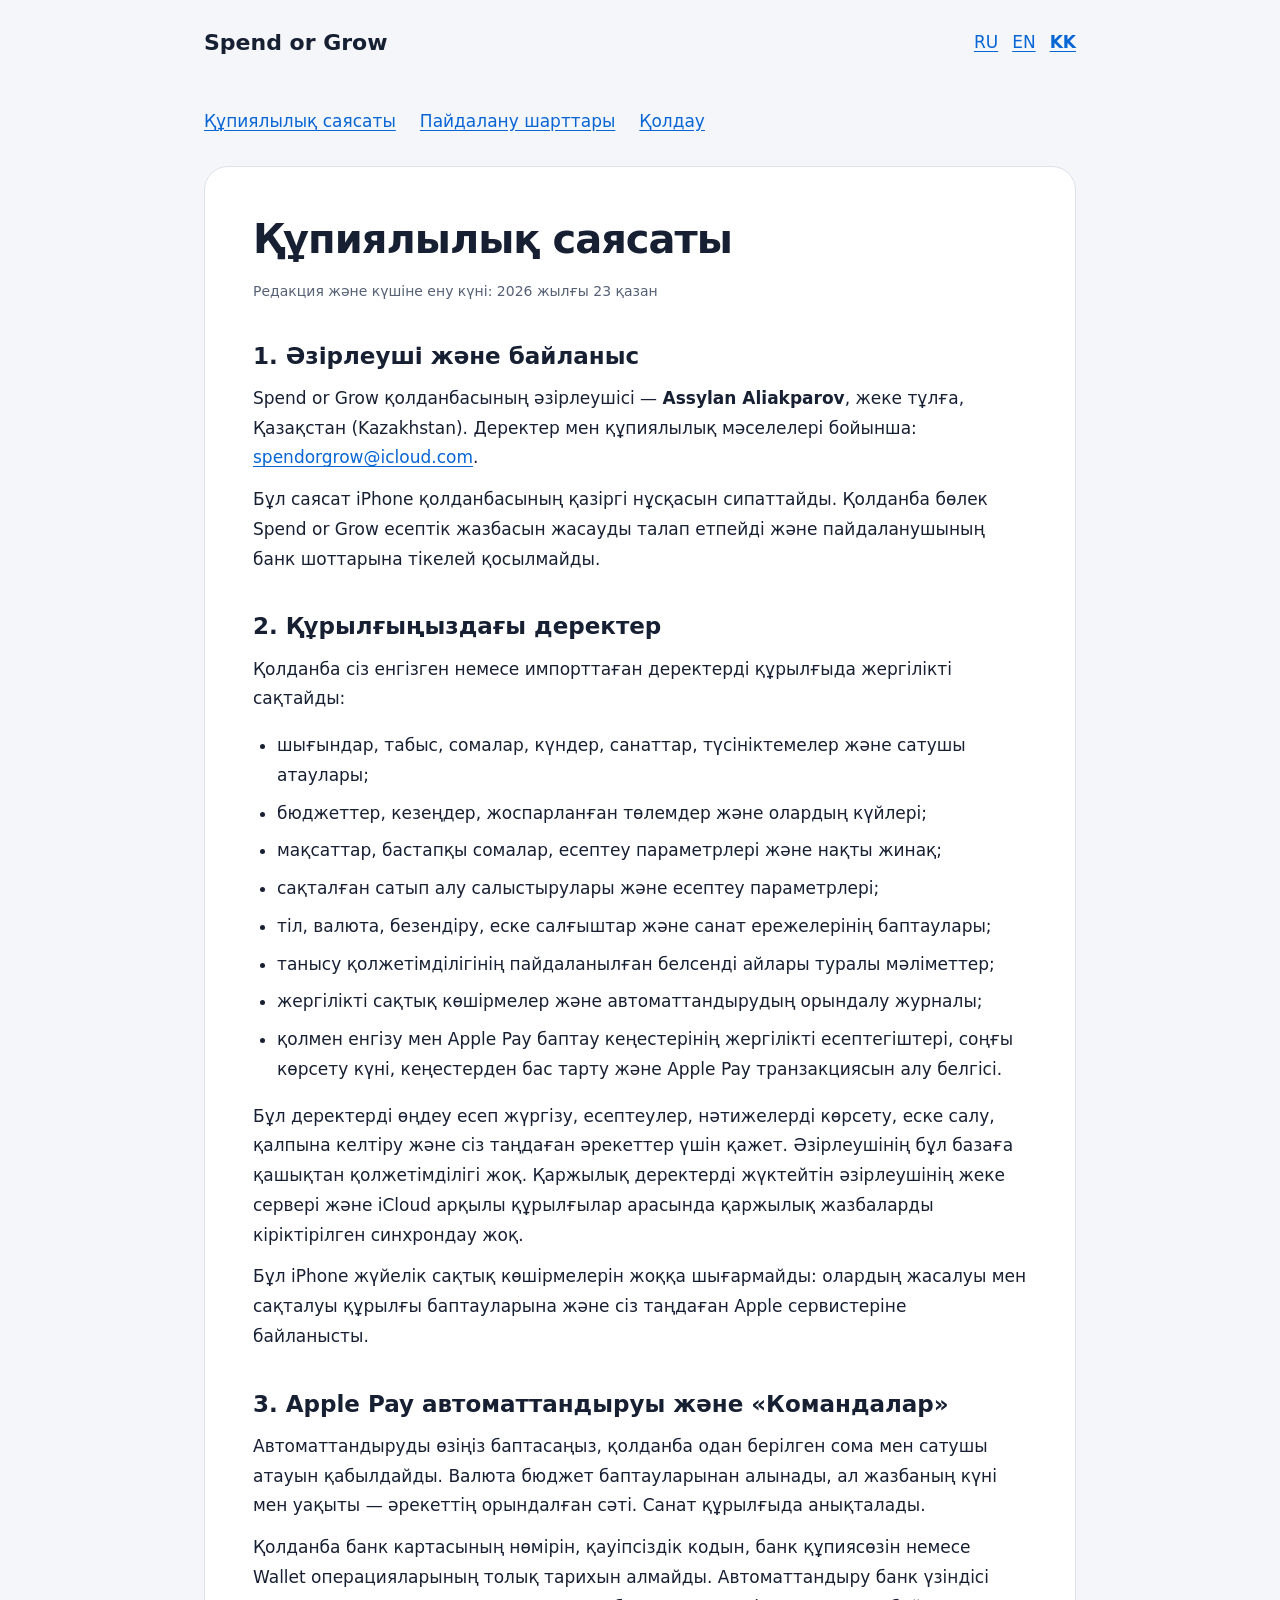
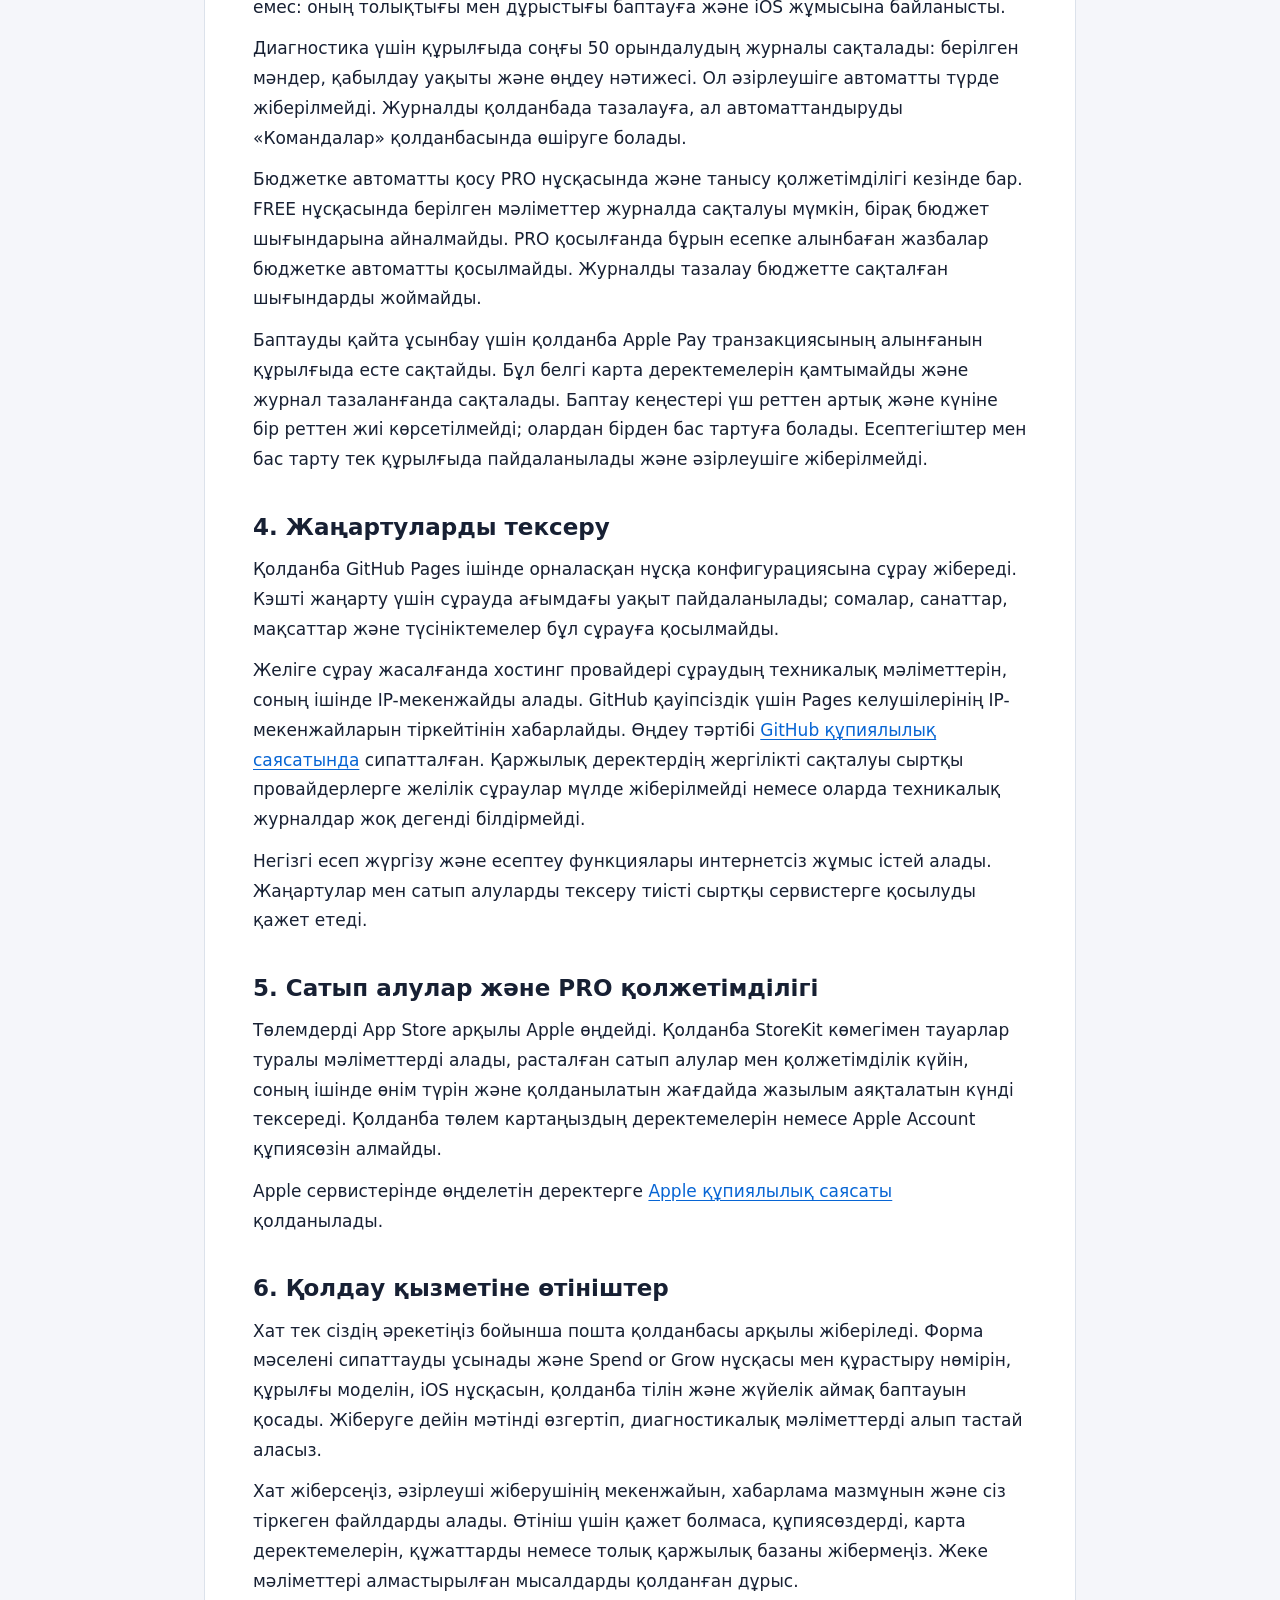
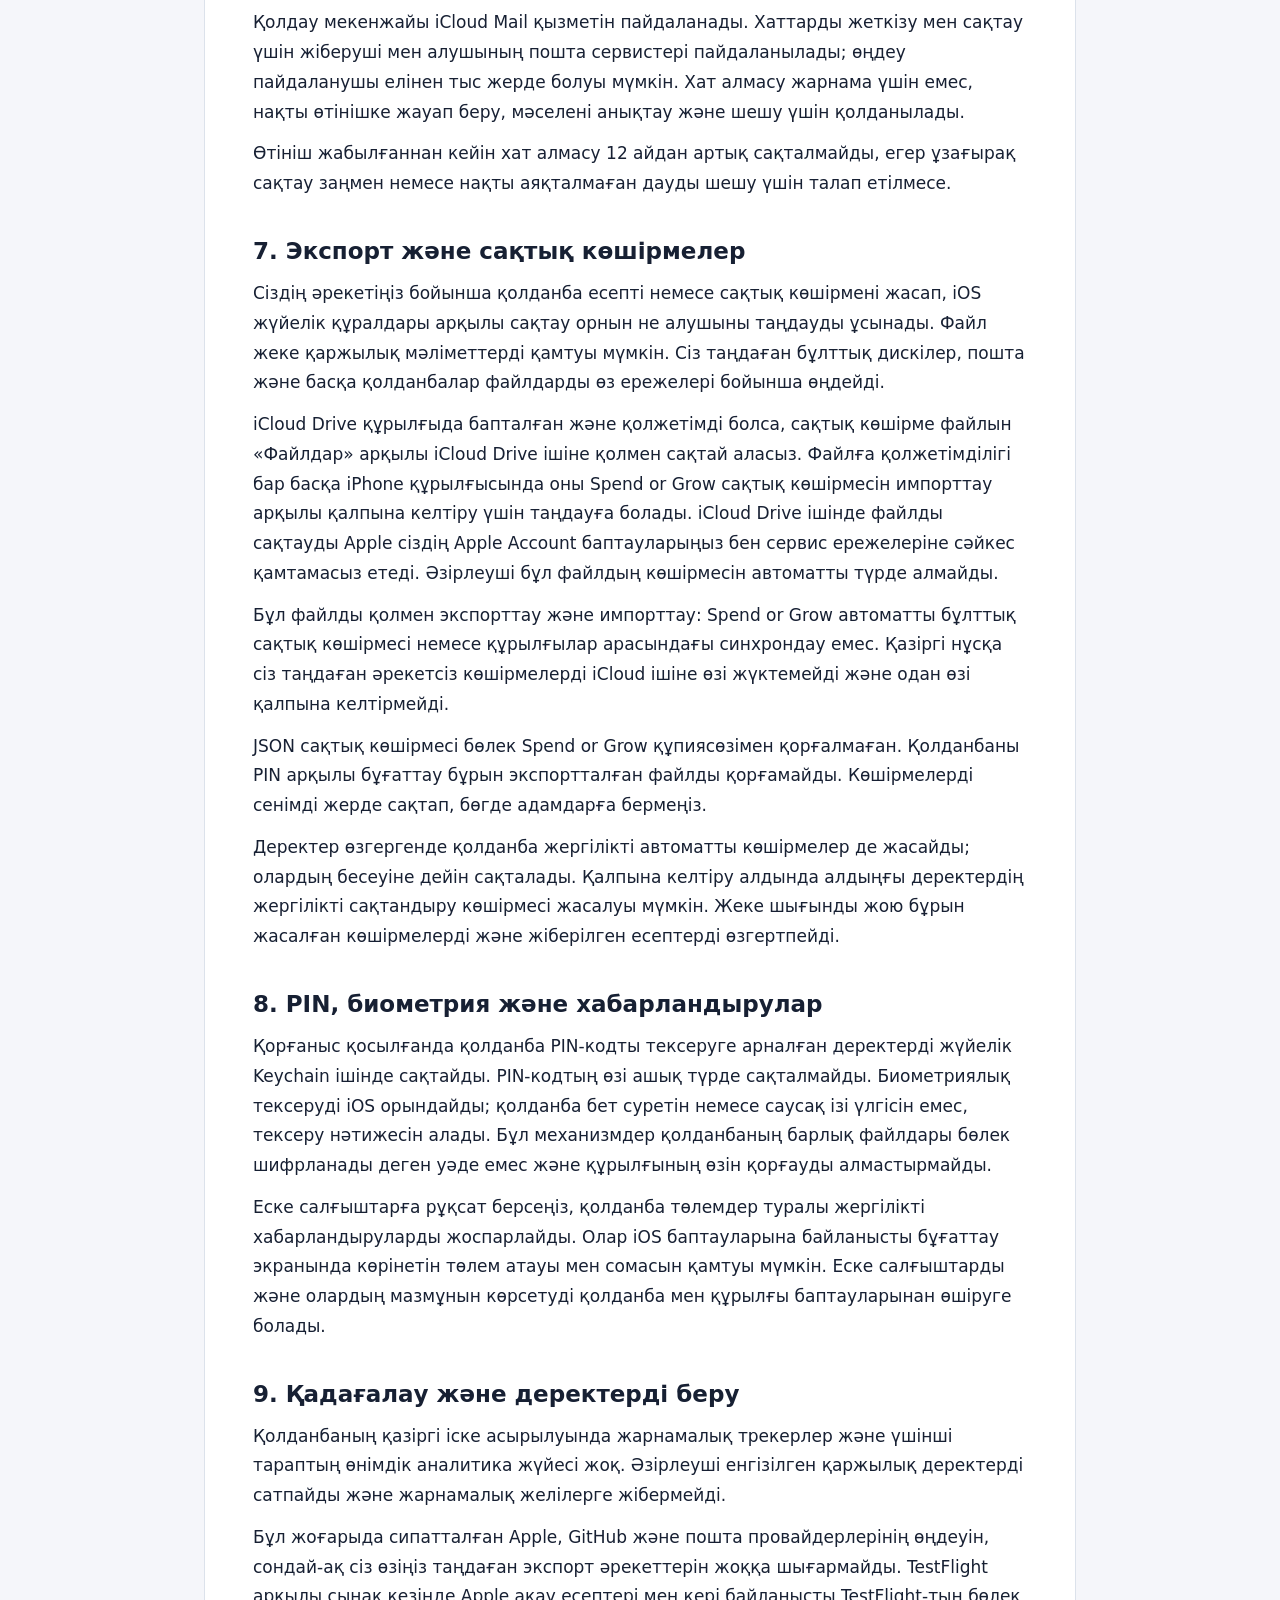
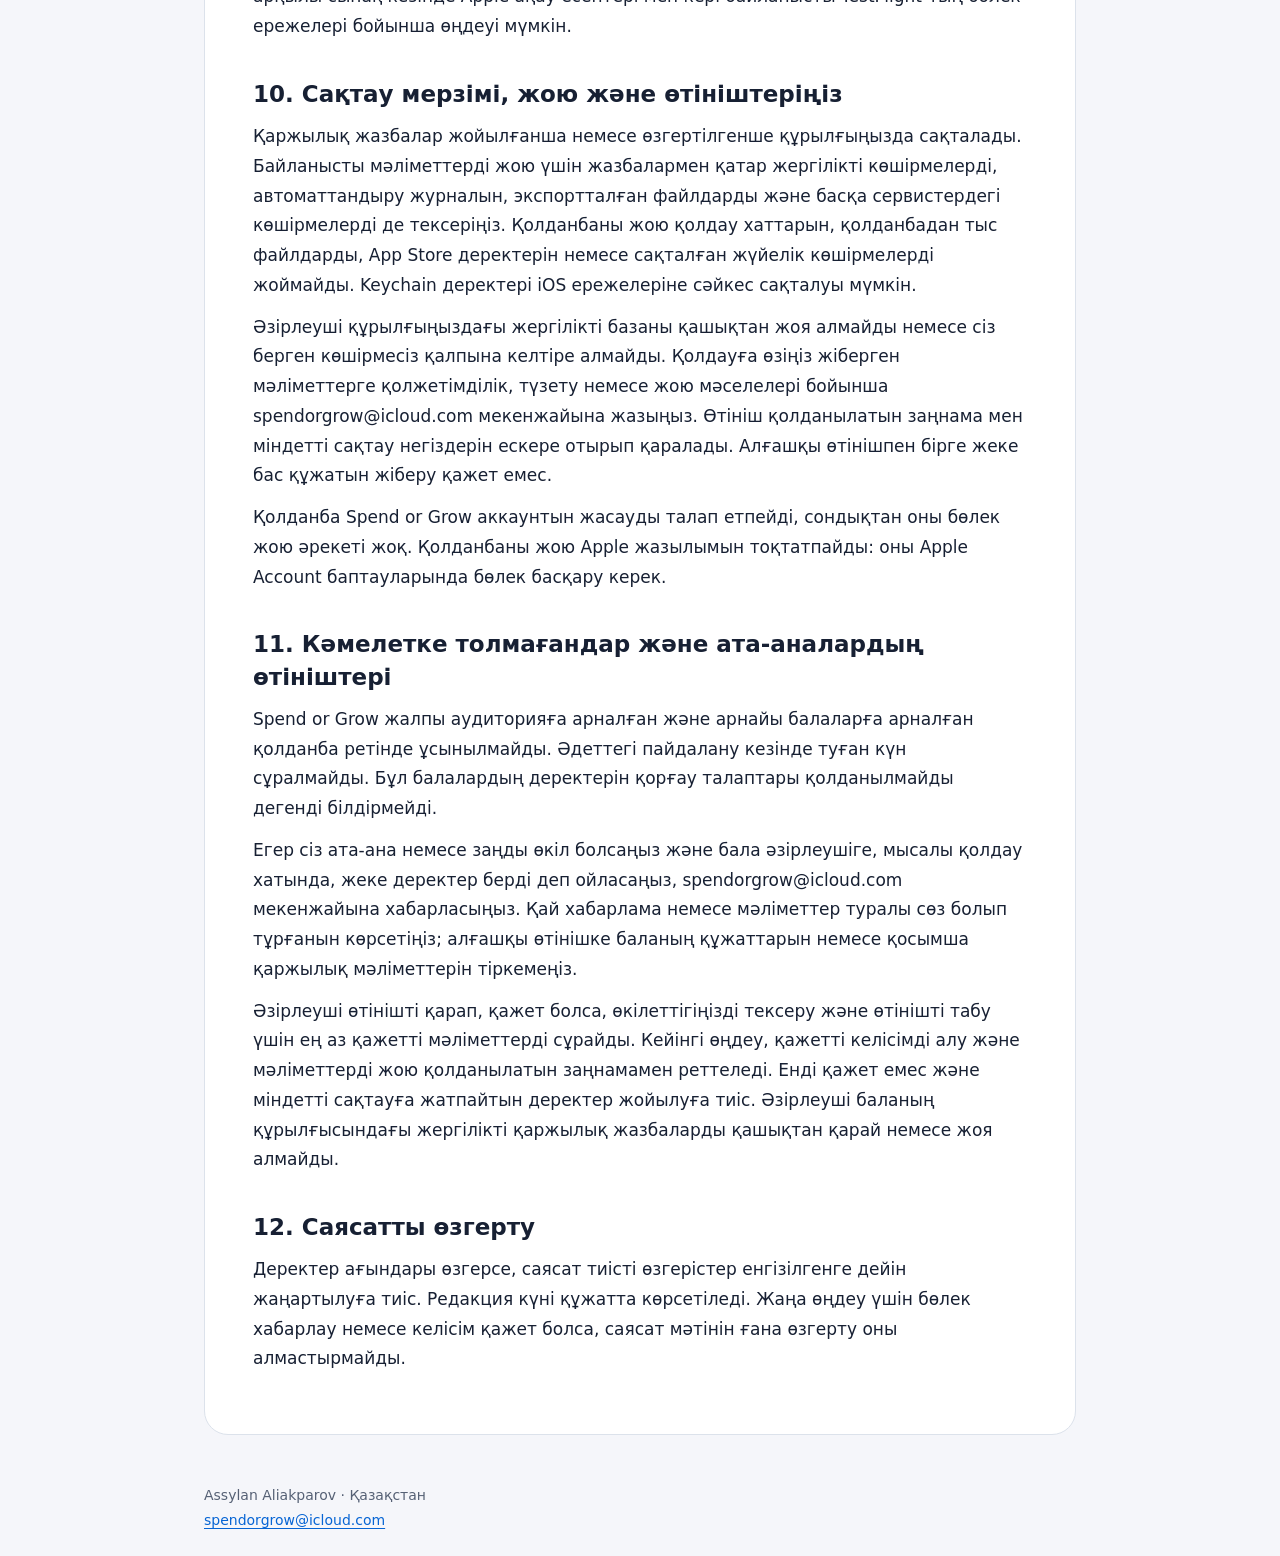
==== kk/privacy.html @ b38a8db5 "Publish multilingual privacy, terms and support pages" ====
<!doctype html>
<html lang="kk"><head><meta charset="utf-8"><meta name="viewport" content="width=device-width, initial-scale=1"><meta name="description" content="Құпиялылық саясаты — Spend or Grow"><title>Құпиялылық саясаты — Spend or Grow</title><link rel="stylesheet" href="../styles.css"></head><body><a class="skip" href="#content">Құпиялылық саясаты</a><header><a class="brand" href="index.html">Spend or Grow</a><div class="languages" aria-label="Language"><a lang="ru" href="../ru/privacy.html">RU</a><a lang="en" href="../en/privacy.html">EN</a><a lang="kk" href="../kk/privacy.html" aria-current="page">KK</a></div></header><main id="content"><nav><a href="privacy.html" aria-current="page">Құпиялылық саясаты</a><a href="terms.html">Пайдалану шарттары</a><a href="support.html">Қолдау</a></nav><article><h1>Құпиялылық саясаты</h1><p class="meta">Редакция және күшіне ену күні: 2026 жылғы 23 қазан</p><h2>1. Әзірлеуші және байланыс</h2>
<p>Spend or Grow қолданбасының әзірлеушісі — <strong>Assylan Aliakparov</strong>, жеке тұлға, Қазақстан (Kazakhstan). Деректер мен құпиялылық мәселелері бойынша: <a href="mailto:spendorgrow@icloud.com">spendorgrow@icloud.com</a>.</p>
<p>Бұл саясат iPhone қолданбасының қазіргі нұсқасын сипаттайды. Қолданба бөлек Spend or Grow есептік жазбасын жасауды талап етпейді және пайдаланушының банк шоттарына тікелей қосылмайды.</p>
<h2>2. Құрылғыңыздағы деректер</h2>
<p>Қолданба сіз енгізген немесе импорттаған деректерді құрылғыда жергілікті сақтайды:</p>
<ul><li>шығындар, табыс, сомалар, күндер, санаттар, түсініктемелер және сатушы атаулары;</li><li>бюджеттер, кезеңдер, жоспарланған төлемдер және олардың күйлері;</li><li>мақсаттар, бастапқы сомалар, есептеу параметрлері және нақты жинақ;</li><li>сақталған сатып алу салыстырулары және есептеу параметрлері;</li><li>тіл, валюта, безендіру, еске салғыштар және санат ережелерінің баптаулары;</li><li>танысу қолжетімділігінің пайдаланылған белсенді айлары туралы мәліметтер;</li><li>жергілікті сақтық көшірмелер және автоматтандырудың орындалу журналы;</li><li>қолмен енгізу мен Apple Pay баптау кеңестерінің жергілікті есептегіштері,   соңғы көрсету күні, кеңестерден бас тарту және Apple Pay транзакциясын алу белгісі.</li></ul>
<p>Бұл деректерді өңдеу есеп жүргізу, есептеулер, нәтижелерді көрсету, еске салу, қалпына келтіру және сіз таңдаған әрекеттер үшін қажет. Әзірлеушінің бұл базаға қашықтан қолжетімділігі жоқ. Қаржылық деректерді жүктейтін әзірлеушінің жеке сервері және iCloud арқылы құрылғылар арасында қаржылық жазбаларды кіріктірілген синхрондау жоқ.</p>
<p>Бұл iPhone жүйелік сақтық көшірмелерін жоққа шығармайды: олардың жасалуы мен сақталуы құрылғы баптауларына және сіз таңдаған Apple сервистеріне байланысты.</p>
<h2>3. Apple Pay автоматтандыруы және «Командалар»</h2>
<p>Автоматтандыруды өзіңіз баптасаңыз, қолданба одан берілген сома мен сатушы атауын қабылдайды. Валюта бюджет баптауларынан алынады, ал жазбаның күні мен уақыты — әрекеттің орындалған сәті. Санат құрылғыда анықталады.</p>
<p>Қолданба банк картасының нөмірін, қауіпсіздік кодын, банк құпиясөзін немесе Wallet операцияларының толық тарихын алмайды. Автоматтандыру банк үзіндісі емес: оның толықтығы мен дұрыстығы баптауға және iOS жұмысына байланысты.</p>
<p>Диагностика үшін құрылғыда соңғы 50 орындалудың журналы сақталады: берілген мәндер, қабылдау уақыты және өңдеу нәтижесі. Ол әзірлеушіге автоматты түрде жіберілмейді. Журналды қолданбада тазалауға, ал автоматтандыруды «Командалар» қолданбасында өшіруге болады.</p>
<p>Бюджетке автоматты қосу PRO нұсқасында және танысу қолжетімділігі кезінде бар. FREE нұсқасында берілген мәліметтер журналда сақталуы мүмкін, бірақ бюджет шығындарына айналмайды. PRO қосылғанда бұрын есепке алынбаған жазбалар бюджетке автоматты қосылмайды. Журналды тазалау бюджетте сақталған шығындарды жоймайды.</p>
<p>Баптауды қайта ұсынбау үшін қолданба Apple Pay транзакциясының алынғанын құрылғыда есте сақтайды. Бұл белгі карта деректемелерін қамтымайды және журнал тазаланғанда сақталады. Баптау кеңестері үш реттен артық және күніне бір реттен жиі көрсетілмейді; олардан бірден бас тартуға болады. Есептегіштер мен бас тарту тек құрылғыда пайдаланылады және әзірлеушіге жіберілмейді.</p>
<h2>4. Жаңартуларды тексеру</h2>
<p>Қолданба GitHub Pages ішінде орналасқан нұсқа конфигурациясына сұрау жібереді. Кэшті жаңарту үшін сұрауда ағымдағы уақыт пайдаланылады; сомалар, санаттар, мақсаттар және түсініктемелер бұл сұрауға қосылмайды.</p>
<p>Желіге сұрау жасалғанда хостинг провайдері сұраудың техникалық мәліметтерін, соның ішінде IP-мекенжайды алады. GitHub қауіпсіздік үшін Pages келушілерінің IP-мекенжайларын тіркейтінін хабарлайды. Өңдеу тәртібі <a href="https://docs.github.com/en/site-policy/privacy-policies/github-general-privacy-statement">GitHub құпиялылық саясатында</a> сипатталған. Қаржылық деректердің жергілікті сақталуы сыртқы провайдерлерге желілік сұраулар мүлде жіберілмейді немесе оларда техникалық журналдар жоқ дегенді білдірмейді.</p>
<p>Негізгі есеп жүргізу және есептеу функциялары интернетсіз жұмыс істей алады. Жаңартулар мен сатып алуларды тексеру тиісті сыртқы сервистерге қосылуды қажет етеді.</p>
<h2>5. Сатып алулар және PRO қолжетімділігі</h2>
<p>Төлемдерді App Store арқылы Apple өңдейді. Қолданба StoreKit көмегімен тауарлар туралы мәліметтерді алады, расталған сатып алулар мен қолжетімділік күйін, соның ішінде өнім түрін және қолданылатын жағдайда жазылым аяқталатын күнді тексереді. Қолданба төлем картаңыздың деректемелерін немесе Apple Account құпиясөзін алмайды.</p>
<p>Apple сервистерінде өңделетін деректерге <a href="https://www.apple.com/legal/privacy/">Apple құпиялылық саясаты</a> қолданылады.</p>
<h2>6. Қолдау қызметіне өтініштер</h2>
<p>Хат тек сіздің әрекетіңіз бойынша пошта қолданбасы арқылы жіберіледі. Форма мәселені сипаттауды ұсынады және Spend or Grow нұсқасы мен құрастыру нөмірін, құрылғы моделін, iOS нұсқасын, қолданба тілін және жүйелік аймақ баптауын қосады. Жіберуге дейін мәтінді өзгертіп, диагностикалық мәліметтерді алып тастай аласыз.</p>
<p>Хат жіберсеңіз, әзірлеуші жіберушінің мекенжайын, хабарлама мазмұнын және сіз тіркеген файлдарды алады. Өтініш үшін қажет болмаса, құпиясөздерді, карта деректемелерін, құжаттарды немесе толық қаржылық базаны жібермеңіз. Жеке мәліметтері алмастырылған мысалдарды қолданған дұрыс.</p>
<p>Қолдау мекенжайы iCloud Mail қызметін пайдаланады. Хаттарды жеткізу мен сақтау үшін жіберуші мен алушының пошта сервистері пайдаланылады; өңдеу пайдаланушы елінен тыс жерде болуы мүмкін. Хат алмасу жарнама үшін емес, нақты өтінішке жауап беру, мәселені анықтау және шешу үшін қолданылады.</p>
<p>Өтініш жабылғаннан кейін хат алмасу 12 айдан артық сақталмайды, егер ұзағырақ сақтау заңмен немесе нақты аяқталмаған дауды шешу үшін талап етілмесе.</p>
<h2>7. Экспорт және сақтық көшірмелер</h2>
<p>Сіздің әрекетіңіз бойынша қолданба есепті немесе сақтық көшірмені жасап, iOS жүйелік құралдары арқылы сақтау орнын не алушыны таңдауды ұсынады. Файл жеке қаржылық мәліметтерді қамтуы мүмкін. Сіз таңдаған бұлттық дискілер, пошта және басқа қолданбалар файлдарды өз ережелері бойынша өңдейді.</p>
<p>iCloud Drive құрылғыда бапталған және қолжетімді болса, сақтық көшірме файлын «Файлдар» арқылы iCloud Drive ішіне қолмен сақтай аласыз. Файлға қолжетімділігі бар басқа iPhone құрылғысында оны Spend or Grow сақтық көшірмесін импорттау арқылы қалпына келтіру үшін таңдауға болады. iCloud Drive ішінде файлды сақтауды Apple сіздің Apple Account баптауларыңыз бен сервис ережелеріне сәйкес қамтамасыз етеді. Әзірлеуші бұл файлдың көшірмесін автоматты түрде алмайды.</p>
<p>Бұл файлды қолмен экспорттау және импорттау: Spend or Grow автоматты бұлттық сақтық көшірмесі немесе құрылғылар арасындағы синхрондау емес. Қазіргі нұсқа сіз таңдаған әрекетсіз көшірмелерді iCloud ішіне өзі жүктемейді және одан өзі қалпына келтірмейді.</p>
<p>JSON сақтық көшірмесі бөлек Spend or Grow құпиясөзімен қорғалмаған. Қолданбаны PIN арқылы бұғаттау бұрын экспортталған файлды қорғамайды. Көшірмелерді сенімді жерде сақтап, бөгде адамдарға бермеңіз.</p>
<p>Деректер өзгергенде қолданба жергілікті автоматты көшірмелер де жасайды; олардың бесеуіне дейін сақталады. Қалпына келтіру алдында алдыңғы деректердің жергілікті сақтандыру көшірмесі жасалуы мүмкін. Жеке шығынды жою бұрын жасалған көшірмелерді және жіберілген есептерді өзгертпейді.</p>
<h2>8. PIN, биометрия және хабарландырулар</h2>
<p>Қорғаныс қосылғанда қолданба PIN-кодты тексеруге арналған деректерді жүйелік Keychain ішінде сақтайды. PIN-кодтың өзі ашық түрде сақталмайды. Биометриялық тексеруді iOS орындайды; қолданба бет суретін немесе саусақ ізі үлгісін емес, тексеру нәтижесін алады. Бұл механизмдер қолданбаның барлық файлдары бөлек шифрланады деген уәде емес және құрылғының өзін қорғауды алмастырмайды.</p>
<p>Еске салғыштарға рұқсат берсеңіз, қолданба төлемдер туралы жергілікті хабарландыруларды жоспарлайды. Олар iOS баптауларына байланысты бұғаттау экранында көрінетін төлем атауы мен сомасын қамтуы мүмкін. Еске салғыштарды және олардың мазмұнын көрсетуді қолданба мен құрылғы баптауларынан өшіруге болады.</p>
<h2>9. Қадағалау және деректерді беру</h2>
<p>Қолданбаның қазіргі іске асырылуында жарнамалық трекерлер және үшінші тараптың өнімдік аналитика жүйесі жоқ. Әзірлеуші енгізілген қаржылық деректерді сатпайды және жарнамалық желілерге жібермейді.</p>
<p>Бұл жоғарыда сипатталған Apple, GitHub және пошта провайдерлерінің өңдеуін, сондай-ақ сіз өзіңіз таңдаған экспорт әрекеттерін жоққа шығармайды. TestFlight арқылы сынақ кезінде Apple ақау есептері мен кері байланысты TestFlight-тың бөлек ережелері бойынша өңдеуі мүмкін.</p>
<h2>10. Сақтау мерзімі, жою және өтініштеріңіз</h2>
<p>Қаржылық жазбалар жойылғанша немесе өзгертілгенше құрылғыңызда сақталады. Байланысты мәліметтерді жою үшін жазбалармен қатар жергілікті көшірмелерді, автоматтандыру журналын, экспортталған файлдарды және басқа сервистердегі көшірмелерді де тексеріңіз. Қолданбаны жою қолдау хаттарын, қолданбадан тыс файлдарды, App Store деректерін немесе сақталған жүйелік көшірмелерді жоймайды. Keychain деректері iOS ережелеріне сәйкес сақталуы мүмкін.</p>
<p>Әзірлеуші құрылғыңыздағы жергілікті базаны қашықтан жоя алмайды немесе сіз берген көшірмесіз қалпына келтіре алмайды. Қолдауға өзіңіз жіберген мәліметтерге қолжетімділік, түзету немесе жою мәселелері бойынша spendorgrow@icloud.com мекенжайына жазыңыз. Өтініш қолданылатын заңнама мен міндетті сақтау негіздерін ескере отырып қаралады. Алғашқы өтінішпен бірге жеке бас құжатын жіберу қажет емес.</p>
<p>Қолданба Spend or Grow аккаунтын жасауды талап етпейді, сондықтан оны бөлек жою әрекеті жоқ. Қолданбаны жою Apple жазылымын тоқтатпайды: оны Apple Account баптауларында бөлек басқару керек.</p>
<h2>11. Кәмелетке толмағандар және ата-аналардың өтініштері</h2>
<p>Spend or Grow жалпы аудиторияға арналған және арнайы балаларға арналған қолданба ретінде ұсынылмайды. Әдеттегі пайдалану кезінде туған күн сұралмайды. Бұл балалардың деректерін қорғау талаптары қолданылмайды дегенді білдірмейді.</p>
<p>Егер сіз ата-ана немесе заңды өкіл болсаңыз және бала әзірлеушіге, мысалы қолдау хатында, жеке деректер берді деп ойласаңыз, spendorgrow@icloud.com мекенжайына хабарласыңыз. Қай хабарлама немесе мәліметтер туралы сөз болып тұрғанын көрсетіңіз; алғашқы өтінішке баланың құжаттарын немесе қосымша қаржылық мәліметтерін тіркемеңіз.</p>
<p>Әзірлеуші өтінішті қарап, қажет болса, өкілеттігіңізді тексеру және өтінішті табу үшін ең аз қажетті мәліметтерді сұрайды. Кейінгі өңдеу, қажетті келісімді алу және мәліметтерді жою қолданылатын заңнамамен реттеледі. Енді қажет емес және міндетті сақтауға жатпайтын деректер жойылуға тиіс. Әзірлеуші баланың құрылғысындағы жергілікті қаржылық жазбаларды қашықтан қарай немесе жоя алмайды.</p>
<h2>12. Саясатты өзгерту</h2>
<p>Деректер ағындары өзгерсе, саясат тиісті өзгерістер енгізілгенге дейін жаңартылуға тиіс. Редакция күні құжатта көрсетіледі. Жаңа өңдеу үшін бөлек хабарлау немесе келісім қажет болса, саясат мәтінін ғана өзгерту оны алмастырмайды.</p></article></main><footer>Assylan Aliakparov · Қазақстан<br><a href="mailto:spendorgrow@icloud.com">spendorgrow@icloud.com</a></footer></body></html>
---- styles.css ----
:root{color-scheme:light dark;--bg:#f5f6fa;--surface:#fff;--text:#172033;--muted:#566175;--line:#dce2eb;--blue:#0765d4}*{box-sizing:border-box}body{margin:0;background:var(--bg);color:var(--text);font:17px/1.75 system-ui,-apple-system,sans-serif}a{color:var(--blue);text-underline-offset:.18em}a:focus-visible{outline:3px solid var(--blue);outline-offset:4px}header,main,footer{max-width:920px;margin:auto;padding:24px}header{display:flex;justify-content:space-between;gap:20px;align-items:center;flex-wrap:wrap}.brand{font-weight:750;font-size:22px;color:var(--text);text-decoration:none}.languages{display:flex;gap:14px}.languages [aria-current]{font-weight:800;text-decoration:underline}nav{display:flex;gap:10px 24px;flex-wrap:wrap;margin:20px 0 30px}main{padding-top:0}article{background:var(--surface);border:1px solid var(--line);border-radius:24px;padding:clamp(20px,5vw,48px)}h1{font-size:clamp(28px,5vw,40px);line-height:1.2;letter-spacing:-.025em;margin:0 0 16px}h2{font-size:23px;line-height:1.4;margin:36px 0 12px}h3{font-size:19px;margin:26px 0 10px}p{margin:12px 0;overflow-wrap:anywhere}li{margin:8px 0}ul,ol{padding-left:24px}.meta,footer{color:var(--muted);font-size:14px}.cards{display:grid;gap:14px}.cards a{display:block;border:1px solid var(--line);border-radius:14px;padding:18px;font-weight:650}.email{display:inline-block;margin:10px 0;font-weight:650}.skip{position:absolute;left:-9999px}.skip:focus{left:16px;top:16px;background:var(--surface);padding:10px;z-index:2}@media(prefers-color-scheme:dark){:root{--bg:#10141c;--surface:#181f2c;--text:#eef2fa;--muted:#b1bdcf;--line:#354156;--blue:#75b6ff}}@media(max-width:420px){header,main,footer{padding:18px}article{border-radius:18px}body{font-size:16px}}
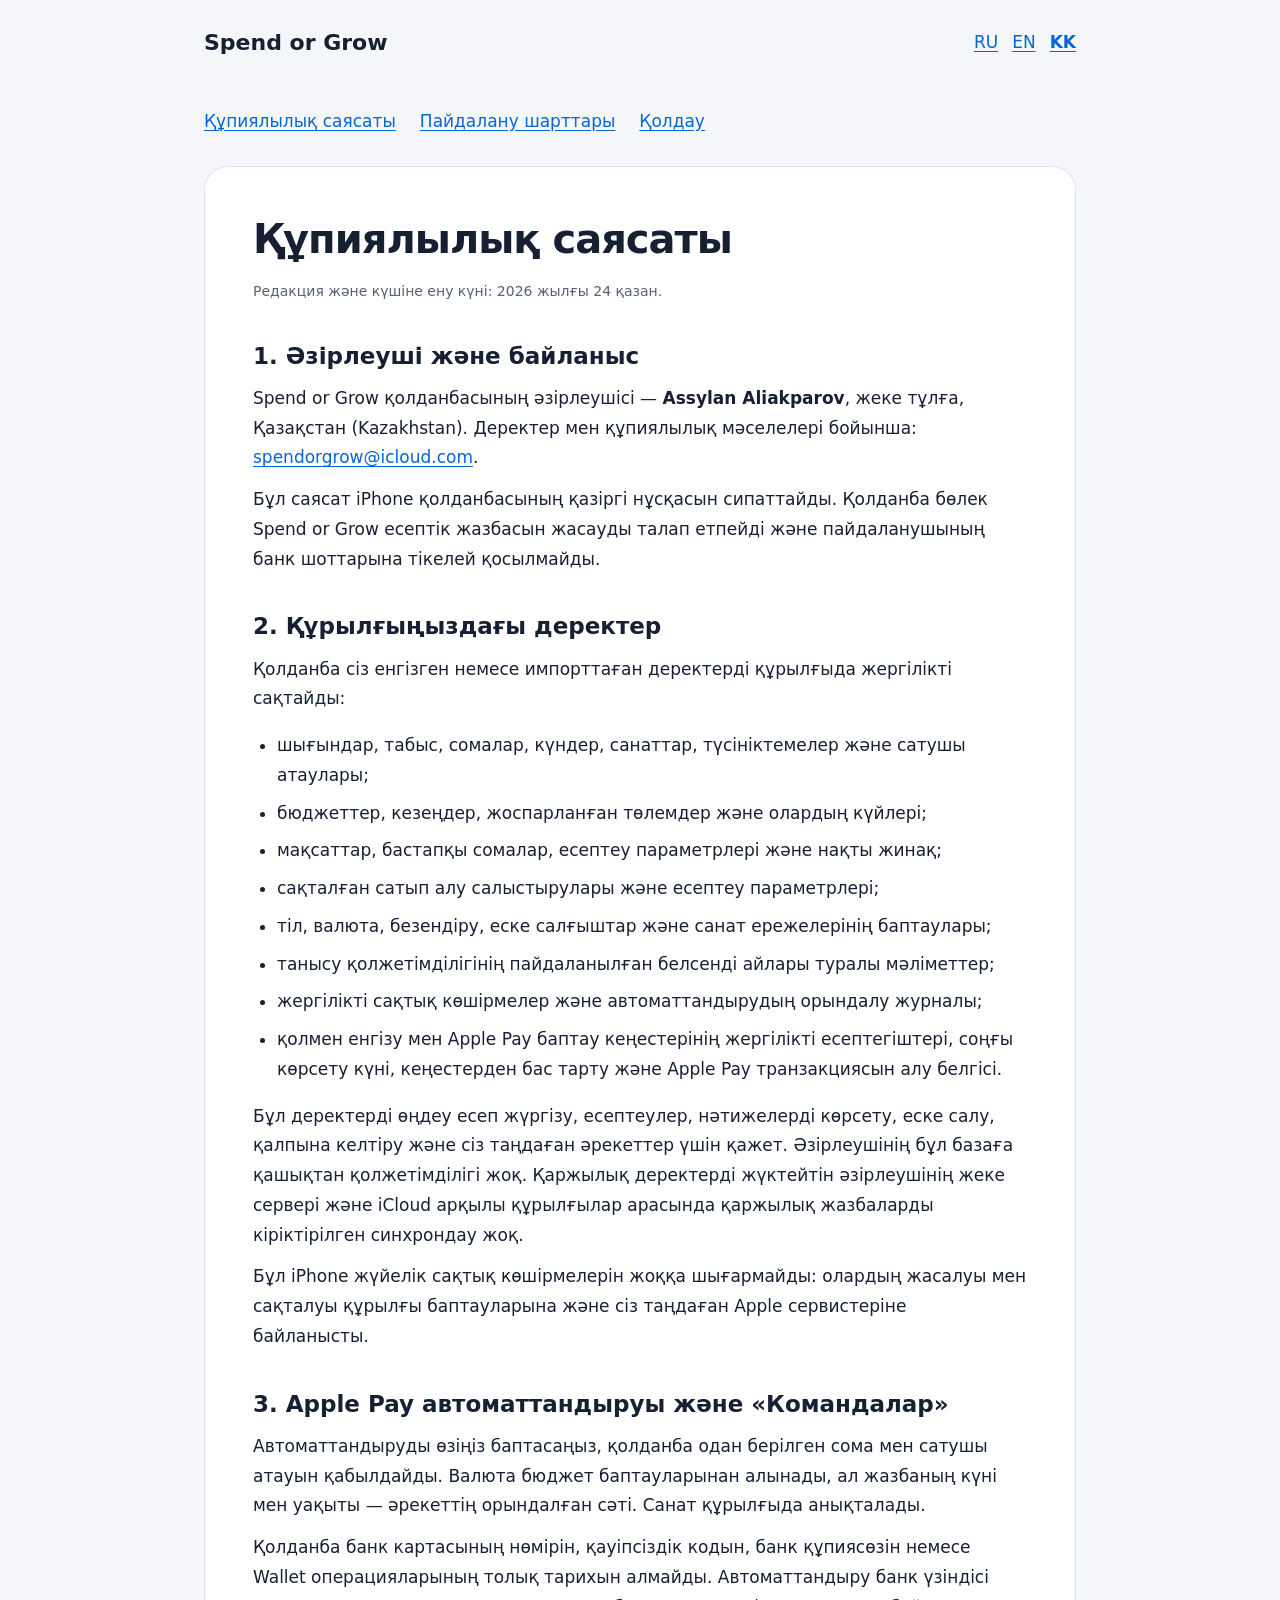
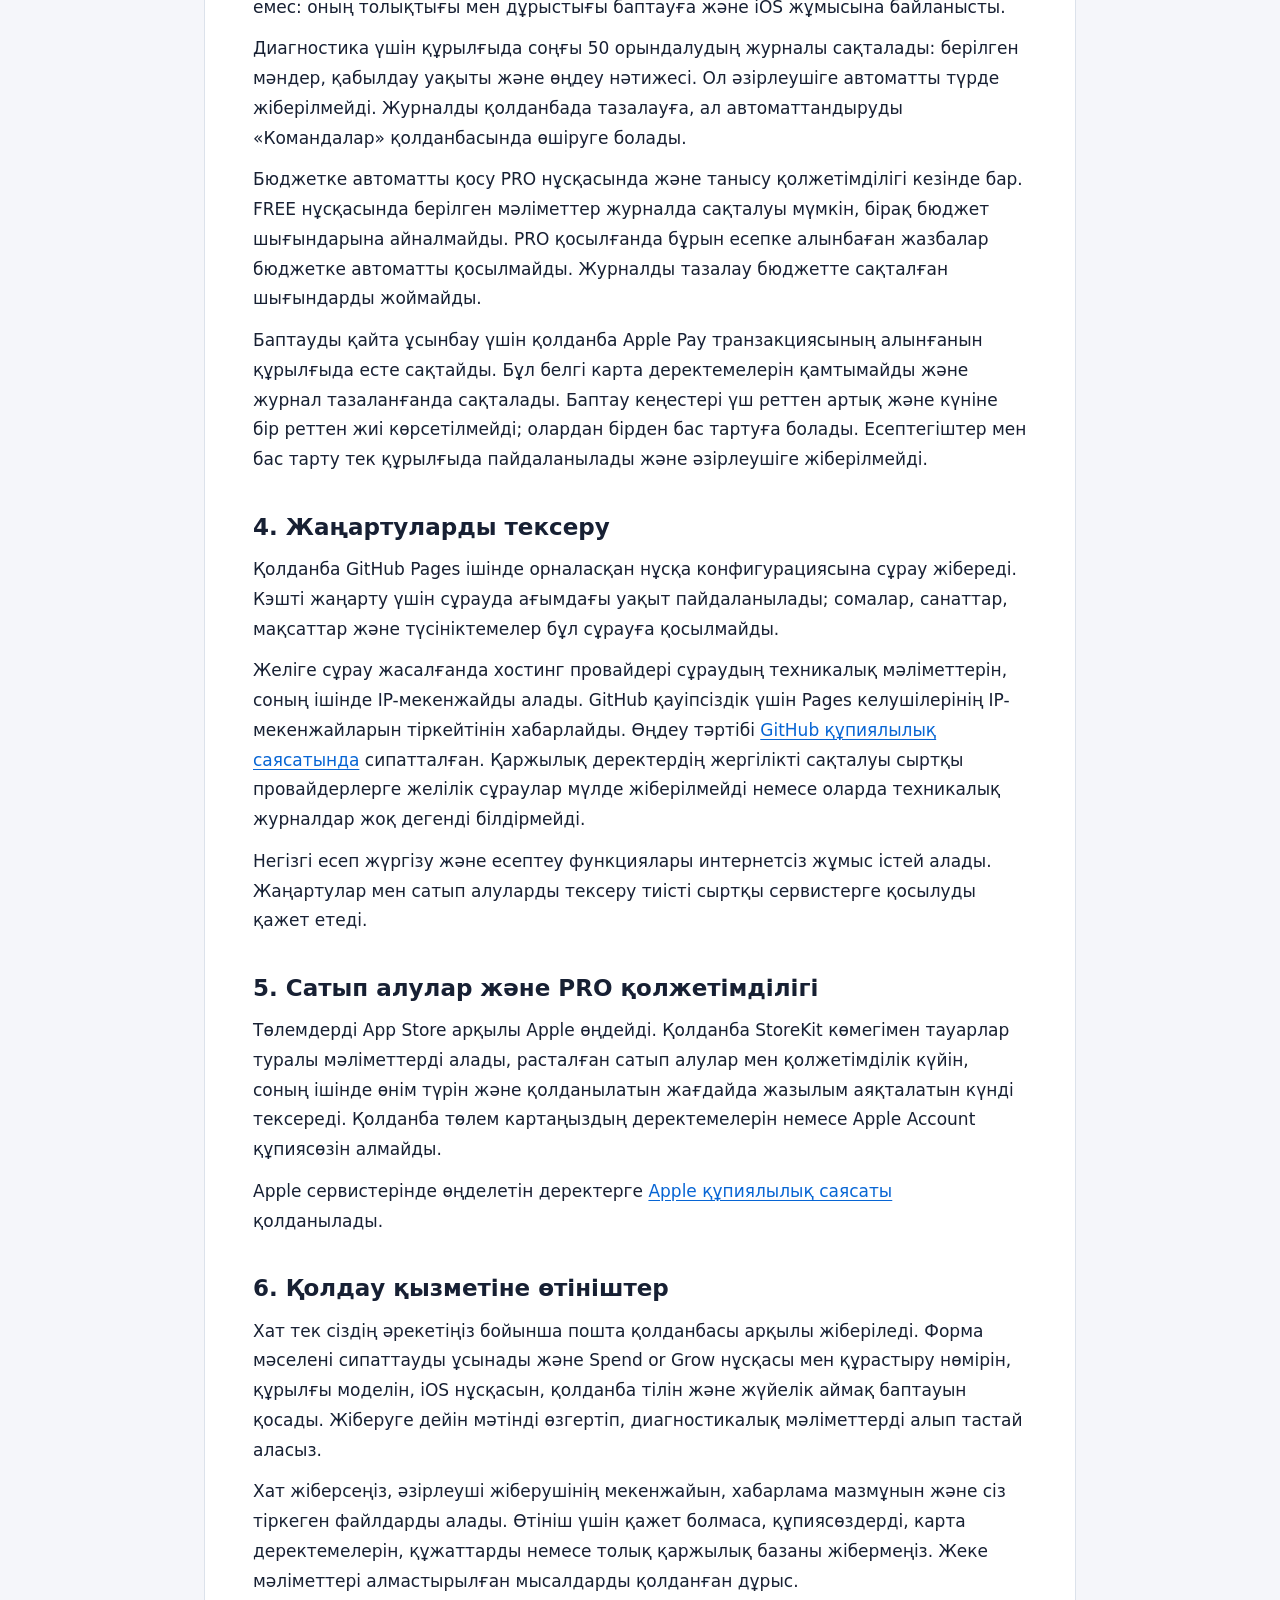
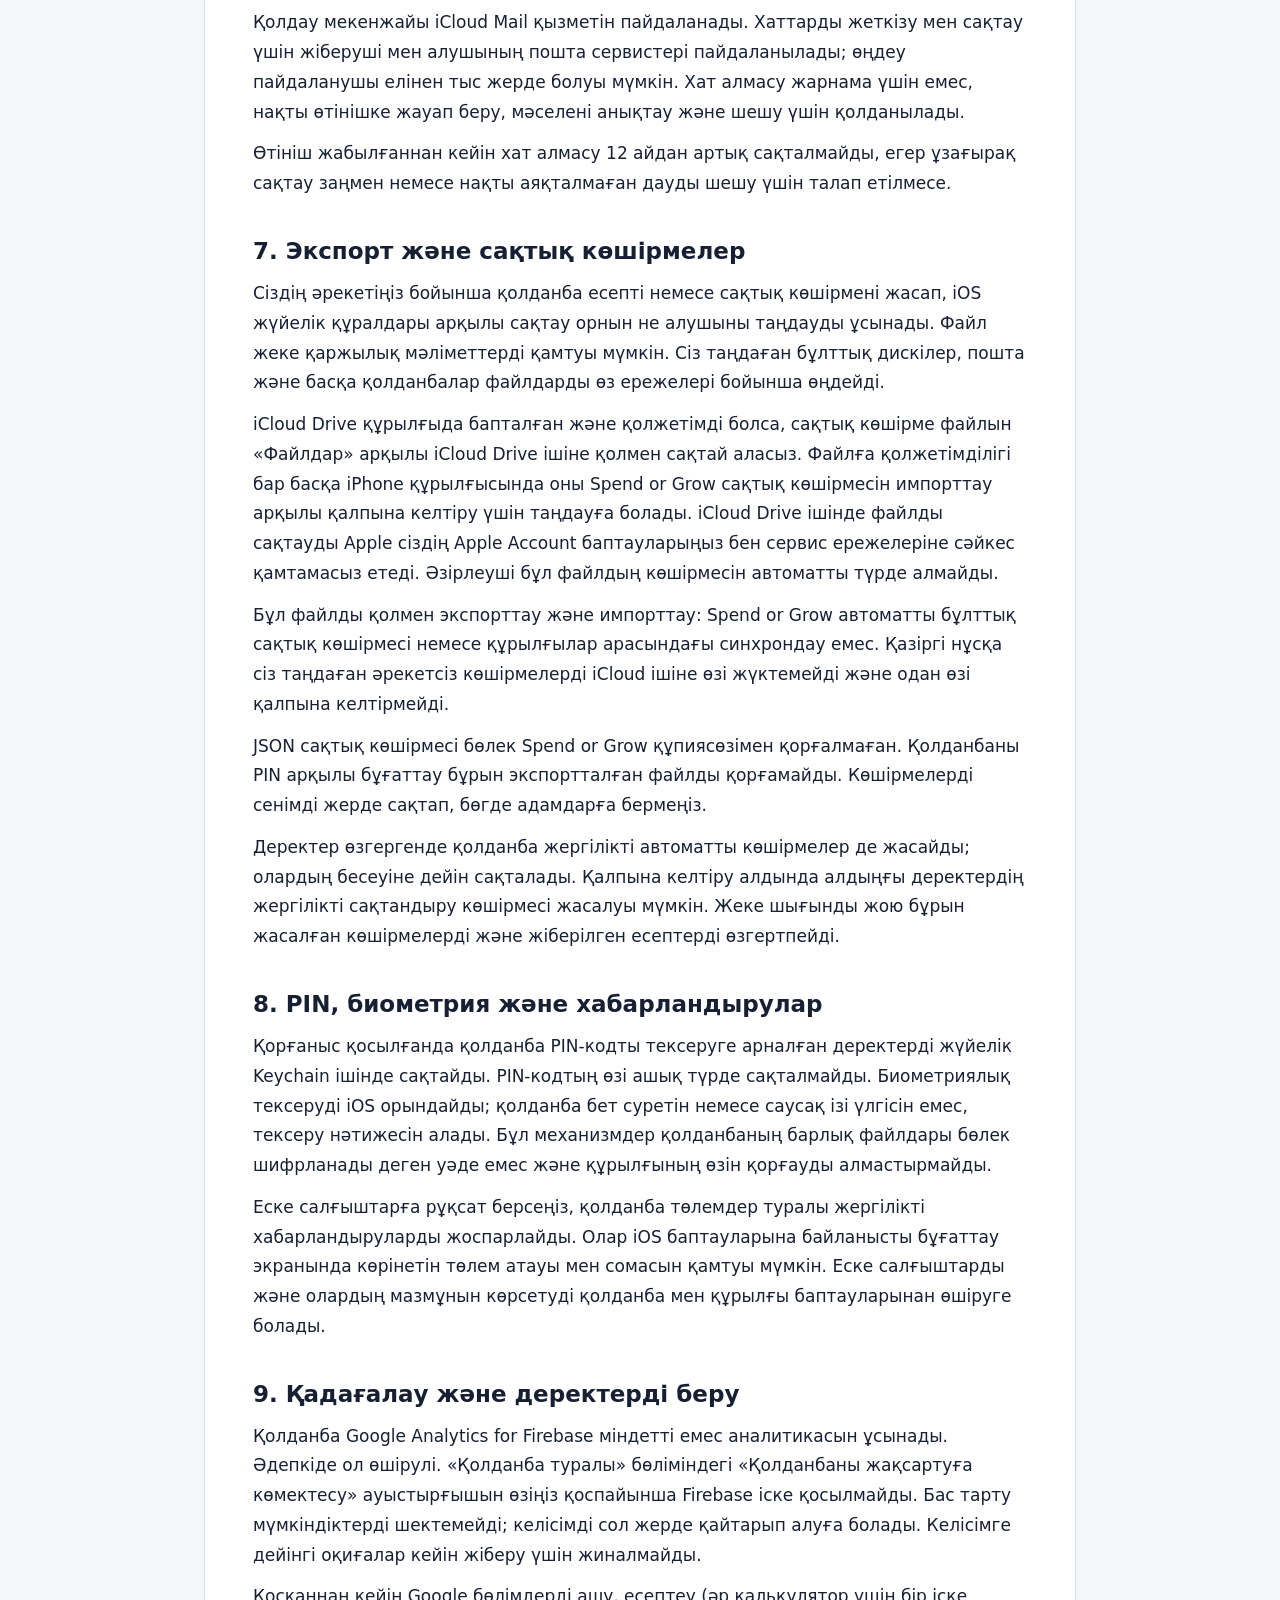
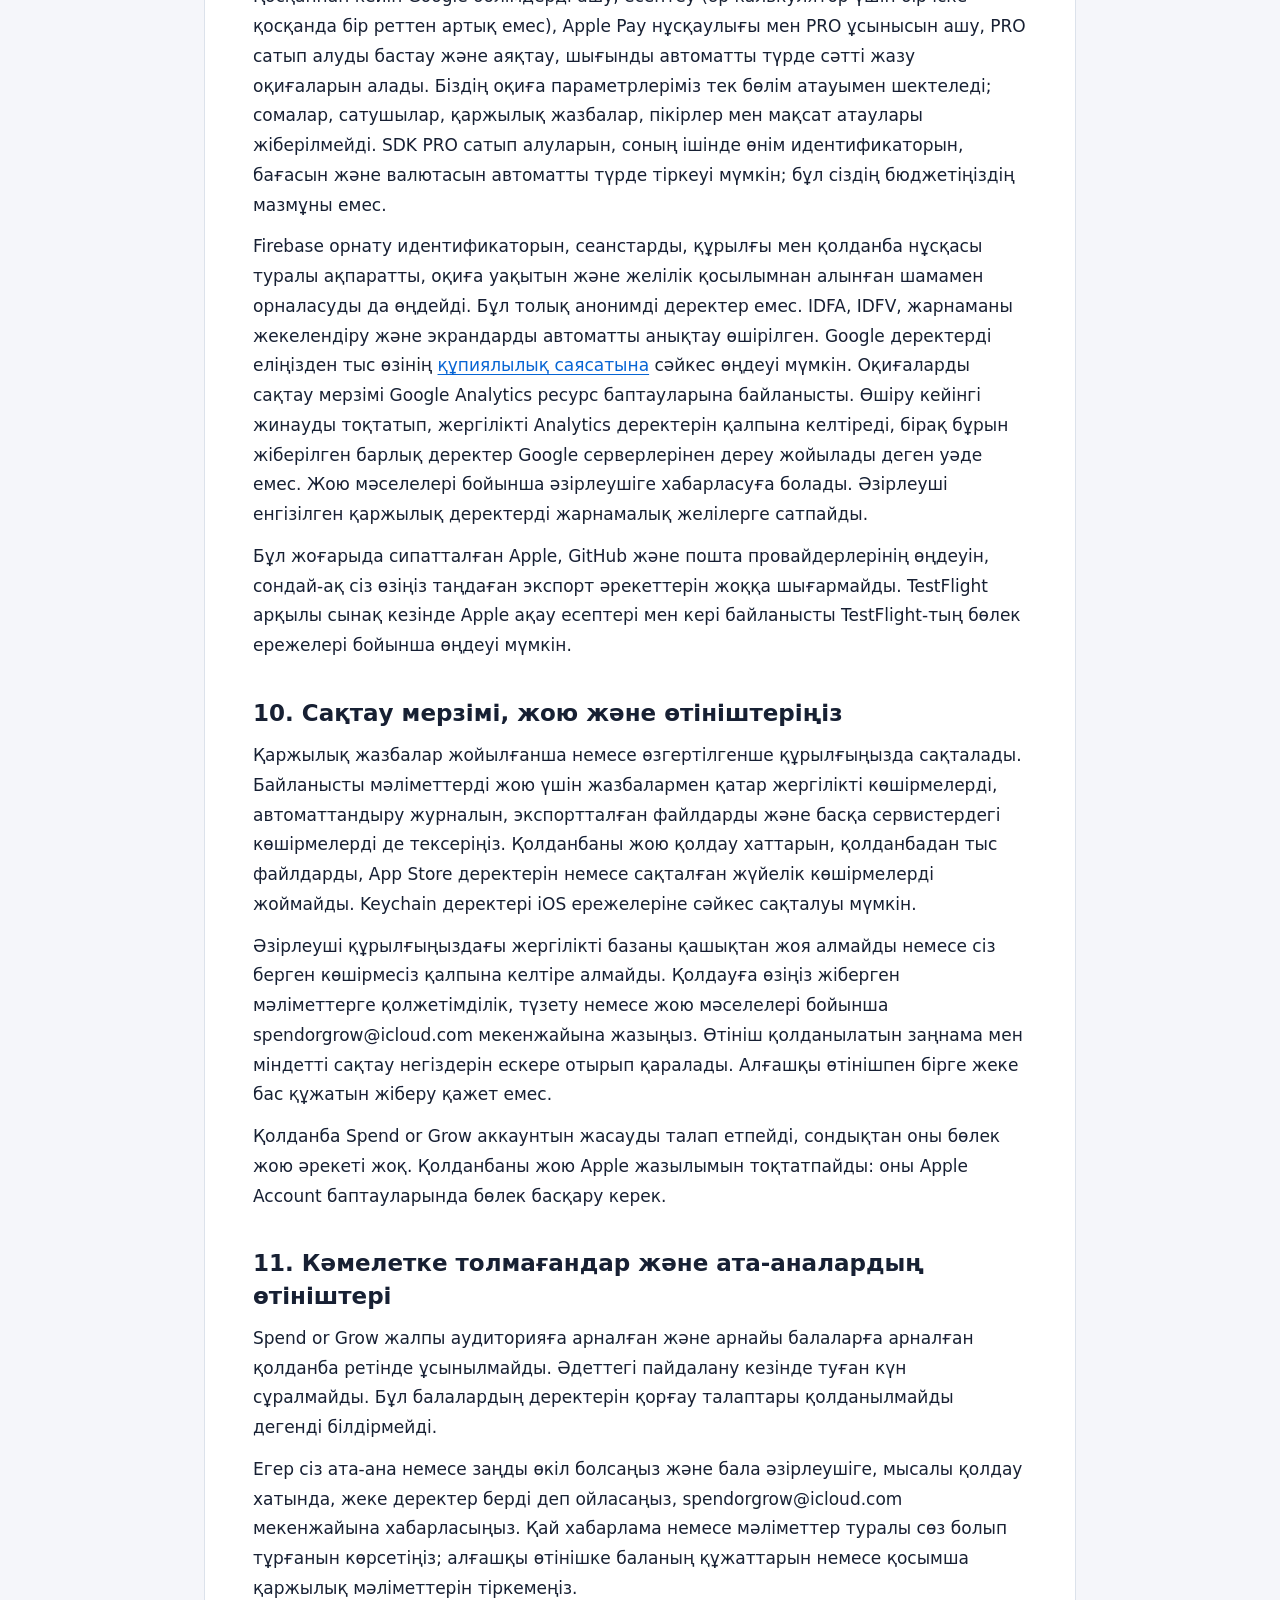
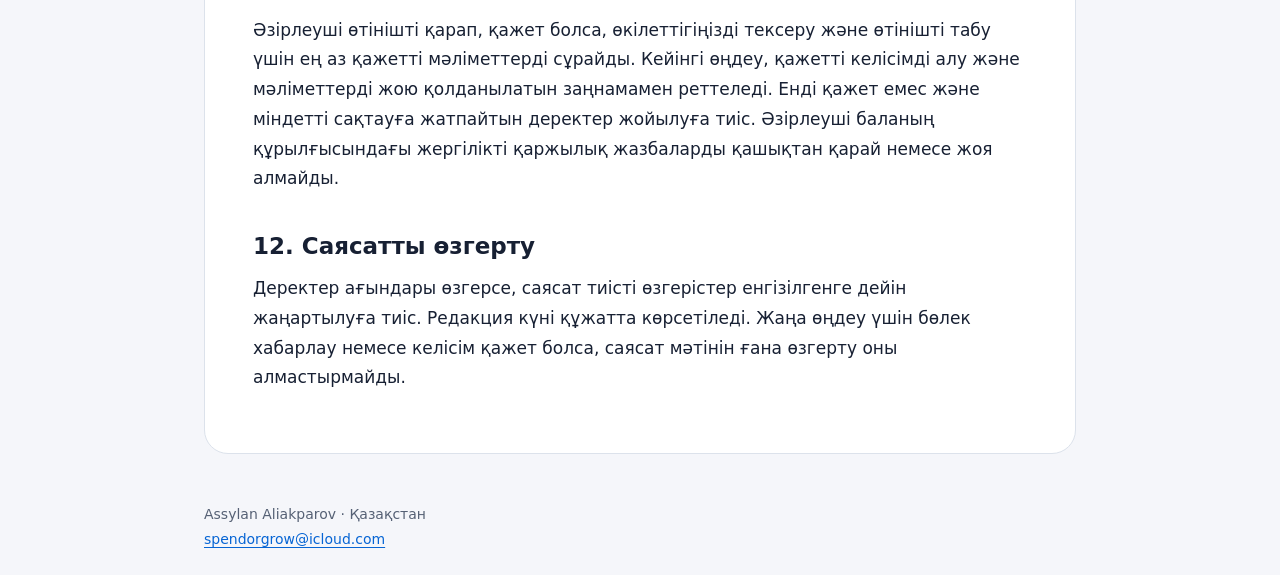
==== commit 62d20813: "Update privacy policy for optional Firebase Analytics" ====
--- a/kk/privacy.html
+++ b/kk/privacy.html
@@ -1,5 +1,5 @@
 <!doctype html>
-<html lang="kk"><head><meta charset="utf-8"><meta name="viewport" content="width=device-width, initial-scale=1"><meta name="description" content="Құпиялылық саясаты — Spend or Grow"><title>Құпиялылық саясаты — Spend or Grow</title><link rel="stylesheet" href="../styles.css"></head><body><a class="skip" href="#content">Құпиялылық саясаты</a><header><a class="brand" href="index.html">Spend or Grow</a><div class="languages" aria-label="Language"><a lang="ru" href="../ru/privacy.html">RU</a><a lang="en" href="../en/privacy.html">EN</a><a lang="kk" href="../kk/privacy.html" aria-current="page">KK</a></div></header><main id="content"><nav><a href="privacy.html" aria-current="page">Құпиялылық саясаты</a><a href="terms.html">Пайдалану шарттары</a><a href="support.html">Қолдау</a></nav><article><h1>Құпиялылық саясаты</h1><p class="meta">Редакция және күшіне ену күні: 2026 жылғы 23 қазан</p><h2>1. Әзірлеуші және байланыс</h2>
+<html lang="kk"><head><meta charset="utf-8"><meta name="viewport" content="width=device-width, initial-scale=1"><meta name="description" content="Құпиялылық саясаты — Spend or Grow"><title>Құпиялылық саясаты — Spend or Grow</title><link rel="stylesheet" href="../styles.css"></head><body><a class="skip" href="#content">Құпиялылық саясаты</a><header><a class="brand" href="index.html">Spend or Grow</a><div class="languages" aria-label="Language"><a lang="ru" href="../ru/privacy.html">RU</a><a lang="en" href="../en/privacy.html">EN</a><a lang="kk" href="../kk/privacy.html" aria-current="page">KK</a></div></header><main id="content"><nav><a href="privacy.html" aria-current="page">Құпиялылық саясаты</a><a href="terms.html">Пайдалану шарттары</a><a href="support.html">Қолдау</a></nav><article><h1>Құпиялылық саясаты</h1><p class="meta">Редакция және күшіне ену күні: 2026 жылғы 24 қазан.</p><h2>1. Әзірлеуші және байланыс</h2>
 <p>Spend or Grow қолданбасының әзірлеушісі — <strong>Assylan Aliakparov</strong>, жеке тұлға, Қазақстан (Kazakhstan). Деректер мен құпиялылық мәселелері бойынша: <a href="mailto:spendorgrow@icloud.com">spendorgrow@icloud.com</a>.</p>
 <p>Бұл саясат iPhone қолданбасының қазіргі нұсқасын сипаттайды. Қолданба бөлек Spend or Grow есептік жазбасын жасауды талап етпейді және пайдаланушының банк шоттарына тікелей қосылмайды.</p>
 <h2>2. Құрылғыңыздағы деректер</h2>
@@ -35,7 +35,9 @@
 <p>Қорғаныс қосылғанда қолданба PIN-кодты тексеруге арналған деректерді жүйелік Keychain ішінде сақтайды. PIN-кодтың өзі ашық түрде сақталмайды. Биометриялық тексеруді iOS орындайды; қолданба бет суретін немесе саусақ ізі үлгісін емес, тексеру нәтижесін алады. Бұл механизмдер қолданбаның барлық файлдары бөлек шифрланады деген уәде емес және құрылғының өзін қорғауды алмастырмайды.</p>
 <p>Еске салғыштарға рұқсат берсеңіз, қолданба төлемдер туралы жергілікті хабарландыруларды жоспарлайды. Олар iOS баптауларына байланысты бұғаттау экранында көрінетін төлем атауы мен сомасын қамтуы мүмкін. Еске салғыштарды және олардың мазмұнын көрсетуді қолданба мен құрылғы баптауларынан өшіруге болады.</p>
 <h2>9. Қадағалау және деректерді беру</h2>
-<p>Қолданбаның қазіргі іске асырылуында жарнамалық трекерлер және үшінші тараптың өнімдік аналитика жүйесі жоқ. Әзірлеуші енгізілген қаржылық деректерді сатпайды және жарнамалық желілерге жібермейді.</p>
+<p>Қолданба Google Analytics for Firebase міндетті емес аналитикасын ұсынады. Әдепкіде ол өшірулі. «Қолданба туралы» бөліміндегі «Қолданбаны жақсартуға көмектесу» ауыстырғышын өзіңіз қоспайынша Firebase іске қосылмайды. Бас тарту мүмкіндіктерді шектемейді; келісімді сол жерде қайтарып алуға болады. Келісімге дейінгі оқиғалар кейін жіберу үшін жиналмайды.</p>
+<p>Қосқаннан кейін Google бөлімдерді ашу, есептеу (әр калькулятор үшін бір іске қосқанда бір реттен артық емес), Apple Pay нұсқаулығы мен PRO ұсынысын ашу, PRO сатып алуды бастау және аяқтау, шығынды автоматты түрде сәтті жазу оқиғаларын алады. Біздің оқиға параметрлеріміз тек бөлім атауымен шектеледі; сомалар, сатушылар, қаржылық жазбалар, пікірлер мен мақсат атаулары жіберілмейді. SDK PRO сатып алуларын, соның ішінде өнім идентификаторын, бағасын және валютасын автоматты түрде тіркеуі мүмкін; бұл сіздің бюджетіңіздің мазмұны емес.</p>
+<p>Firebase орнату идентификаторын, сеанстарды, құрылғы мен қолданба нұсқасы туралы ақпаратты, оқиға уақытын және желілік қосылымнан алынған шамамен орналасуды да өңдейді. Бұл толық анонимді деректер емес. IDFA, IDFV, жарнаманы жекелендіру және экрандарды автоматты анықтау өшірілген. Google деректерді еліңізден тыс өзінің <a href="https://policies.google.com/privacy">құпиялылық саясатына</a> сәйкес өңдеуі мүмкін. Оқиғаларды сақтау мерзімі Google Analytics ресурс баптауларына байланысты. Өшіру кейінгі жинауды тоқтатып, жергілікті Analytics деректерін қалпына келтіреді, бірақ бұрын жіберілген барлық деректер Google серверлерінен дереу жойылады деген уәде емес. Жою мәселелері бойынша әзірлеушіге хабарласуға болады. Әзірлеуші енгізілген қаржылық деректерді жарнамалық желілерге сатпайды.</p>
 <p>Бұл жоғарыда сипатталған Apple, GitHub және пошта провайдерлерінің өңдеуін, сондай-ақ сіз өзіңіз таңдаған экспорт әрекеттерін жоққа шығармайды. TestFlight арқылы сынақ кезінде Apple ақау есептері мен кері байланысты TestFlight-тың бөлек ережелері бойынша өңдеуі мүмкін.</p>
 <h2>10. Сақтау мерзімі, жою және өтініштеріңіз</h2>
 <p>Қаржылық жазбалар жойылғанша немесе өзгертілгенше құрылғыңызда сақталады. Байланысты мәліметтерді жою үшін жазбалармен қатар жергілікті көшірмелерді, автоматтандыру журналын, экспортталған файлдарды және басқа сервистердегі көшірмелерді де тексеріңіз. Қолданбаны жою қолдау хаттарын, қолданбадан тыс файлдарды, App Store деректерін немесе сақталған жүйелік көшірмелерді жоймайды. Keychain деректері iOS ережелеріне сәйкес сақталуы мүмкін.</p>
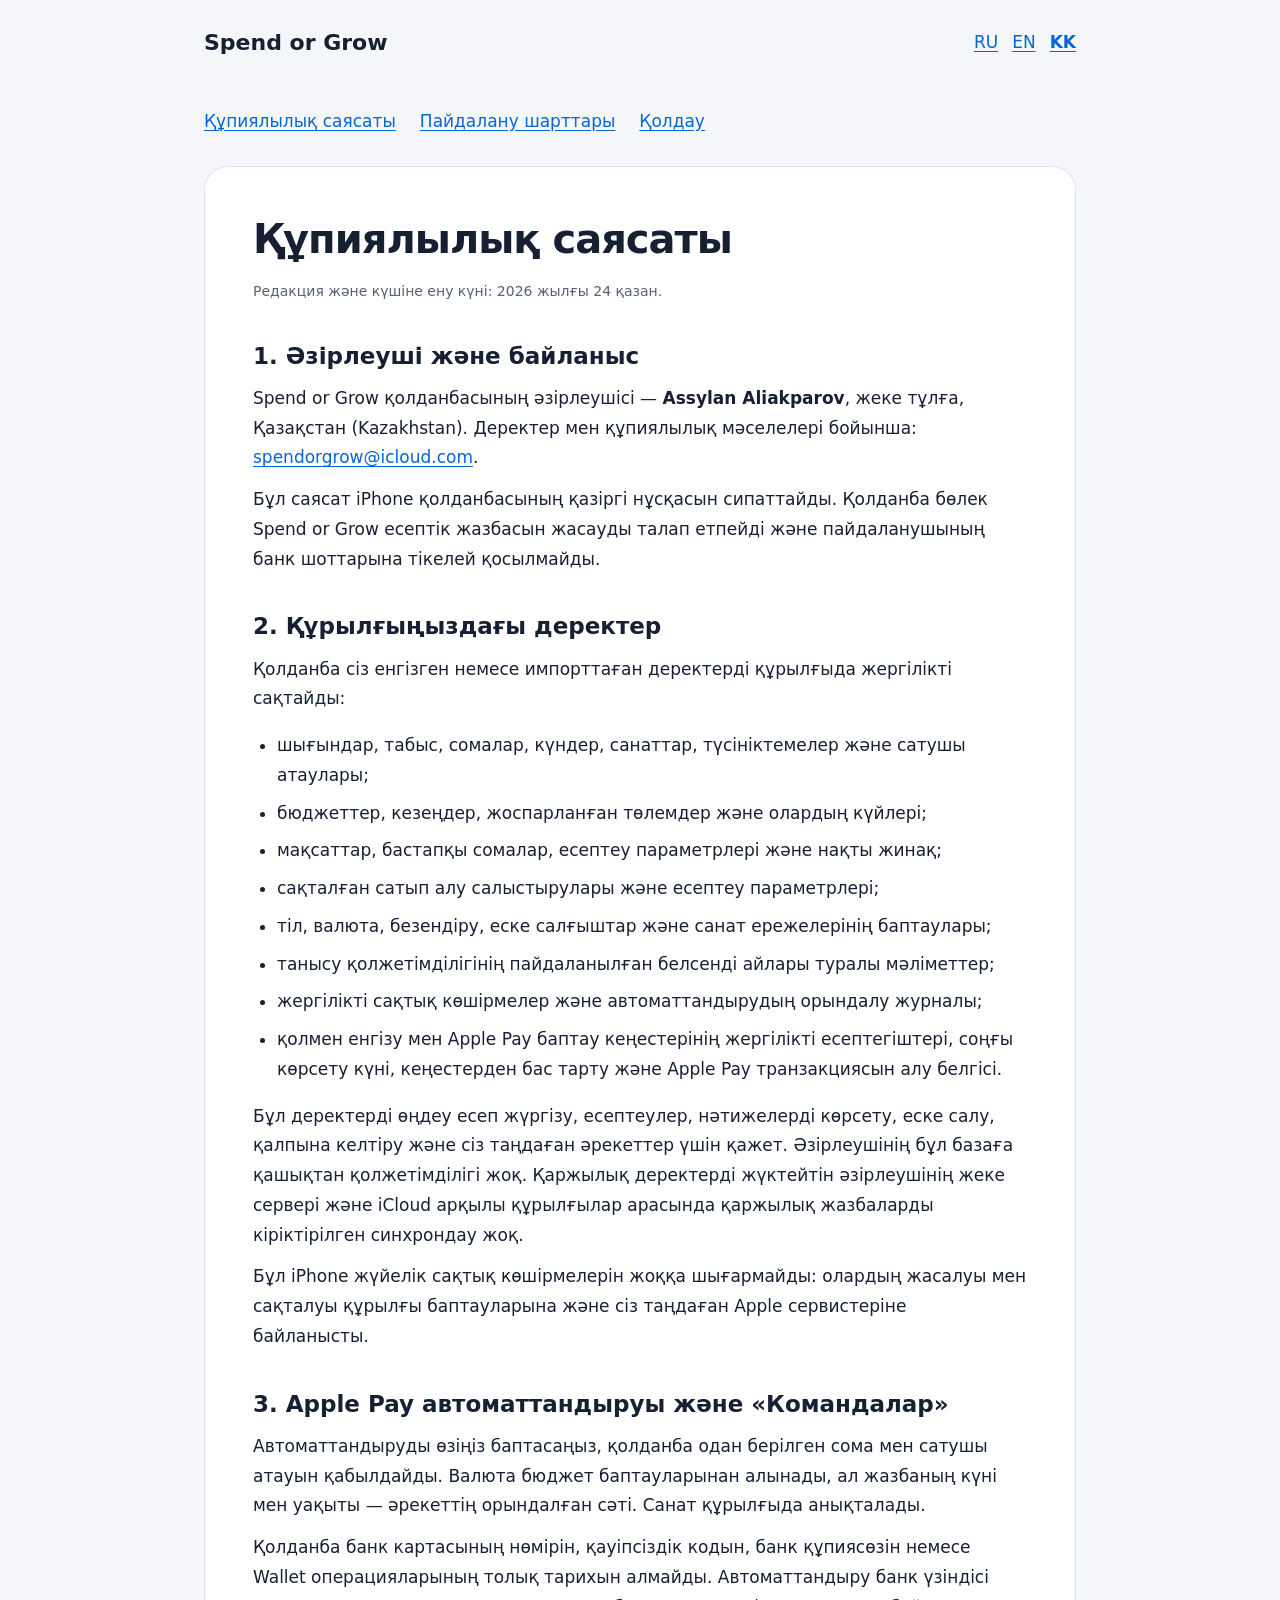
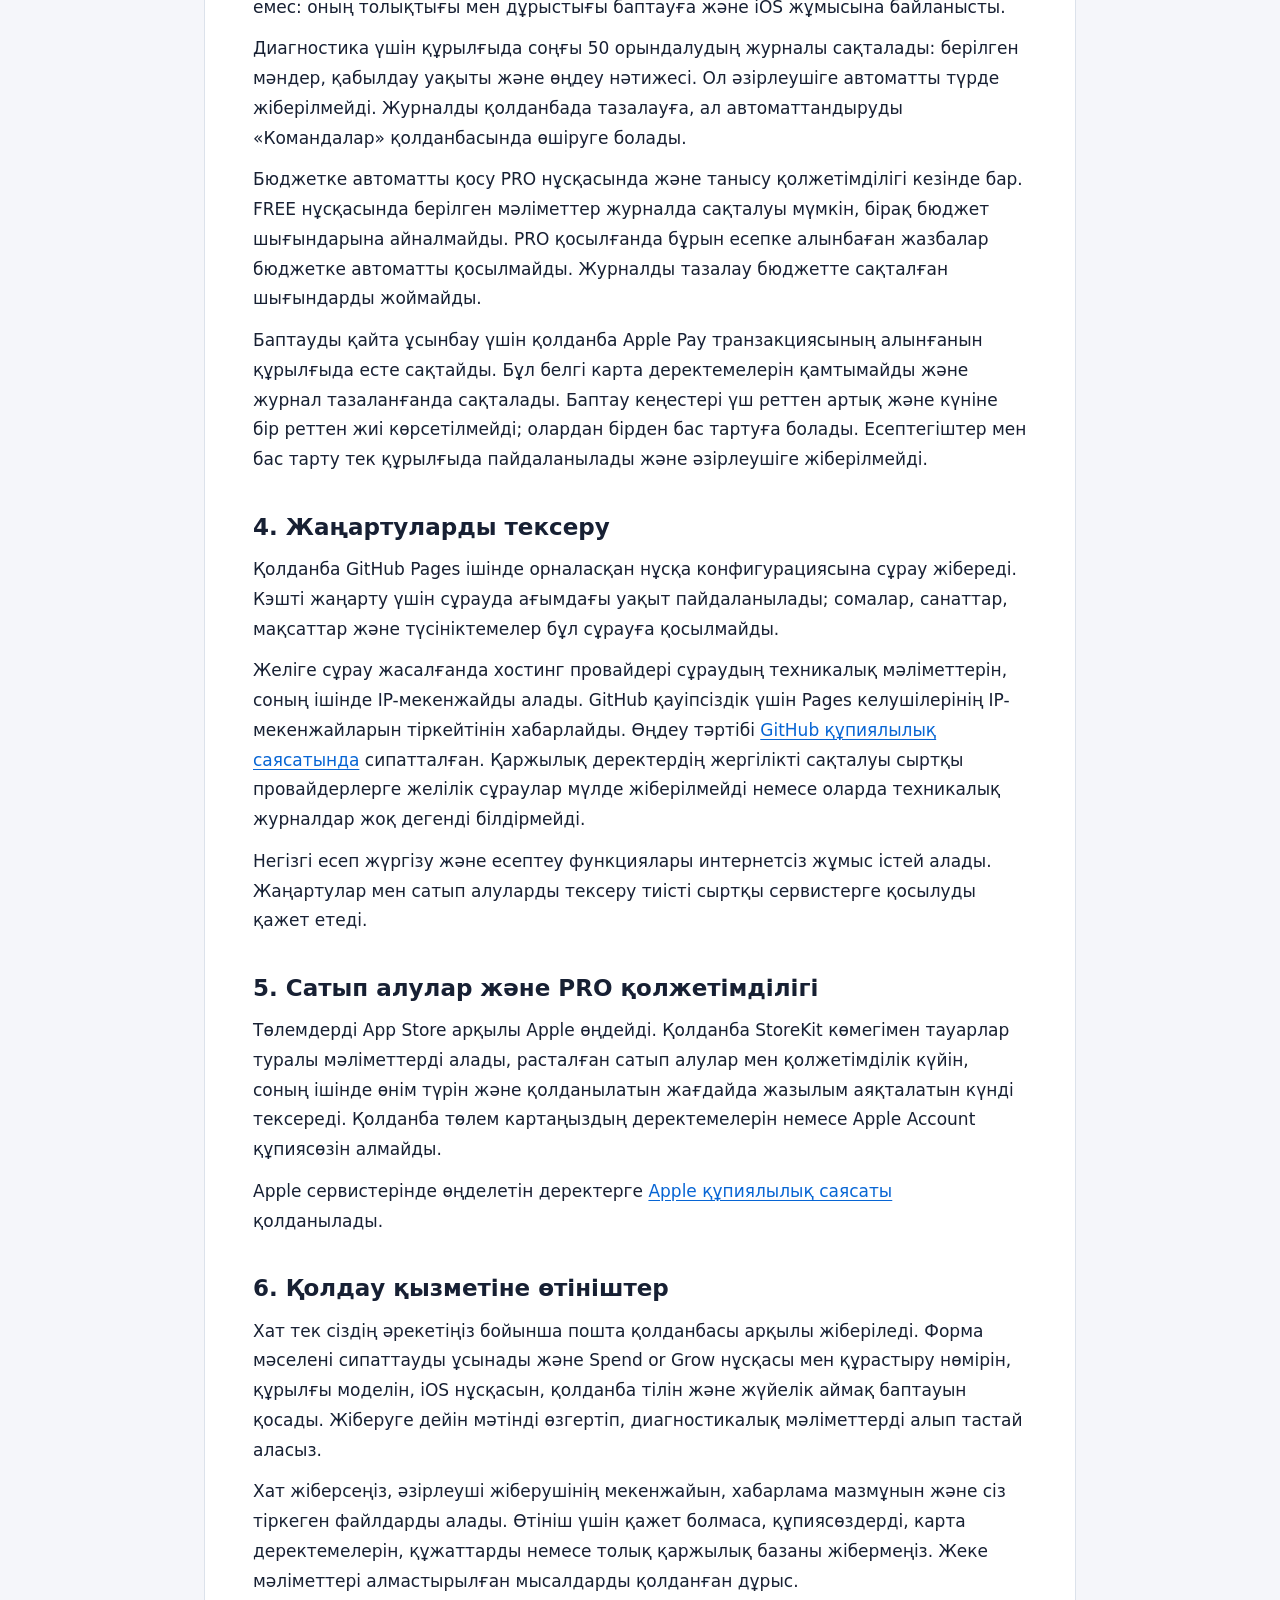
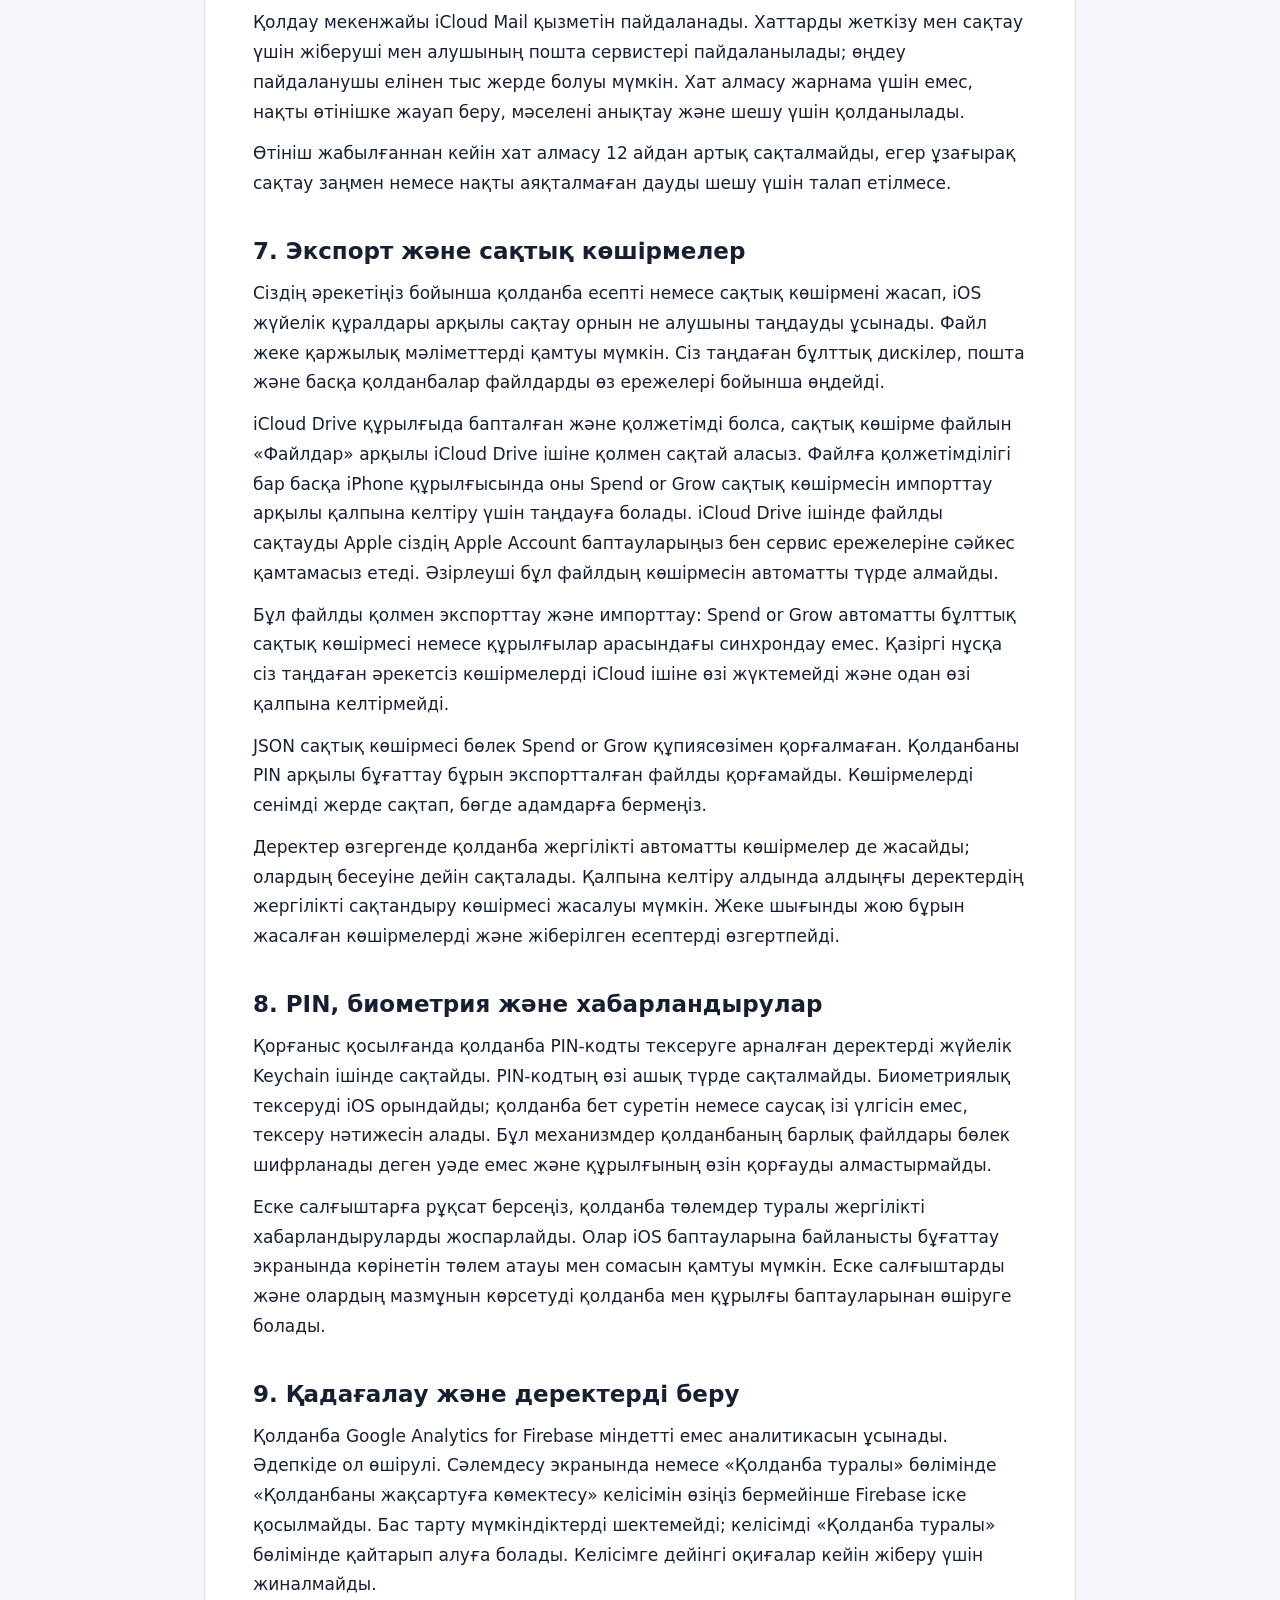
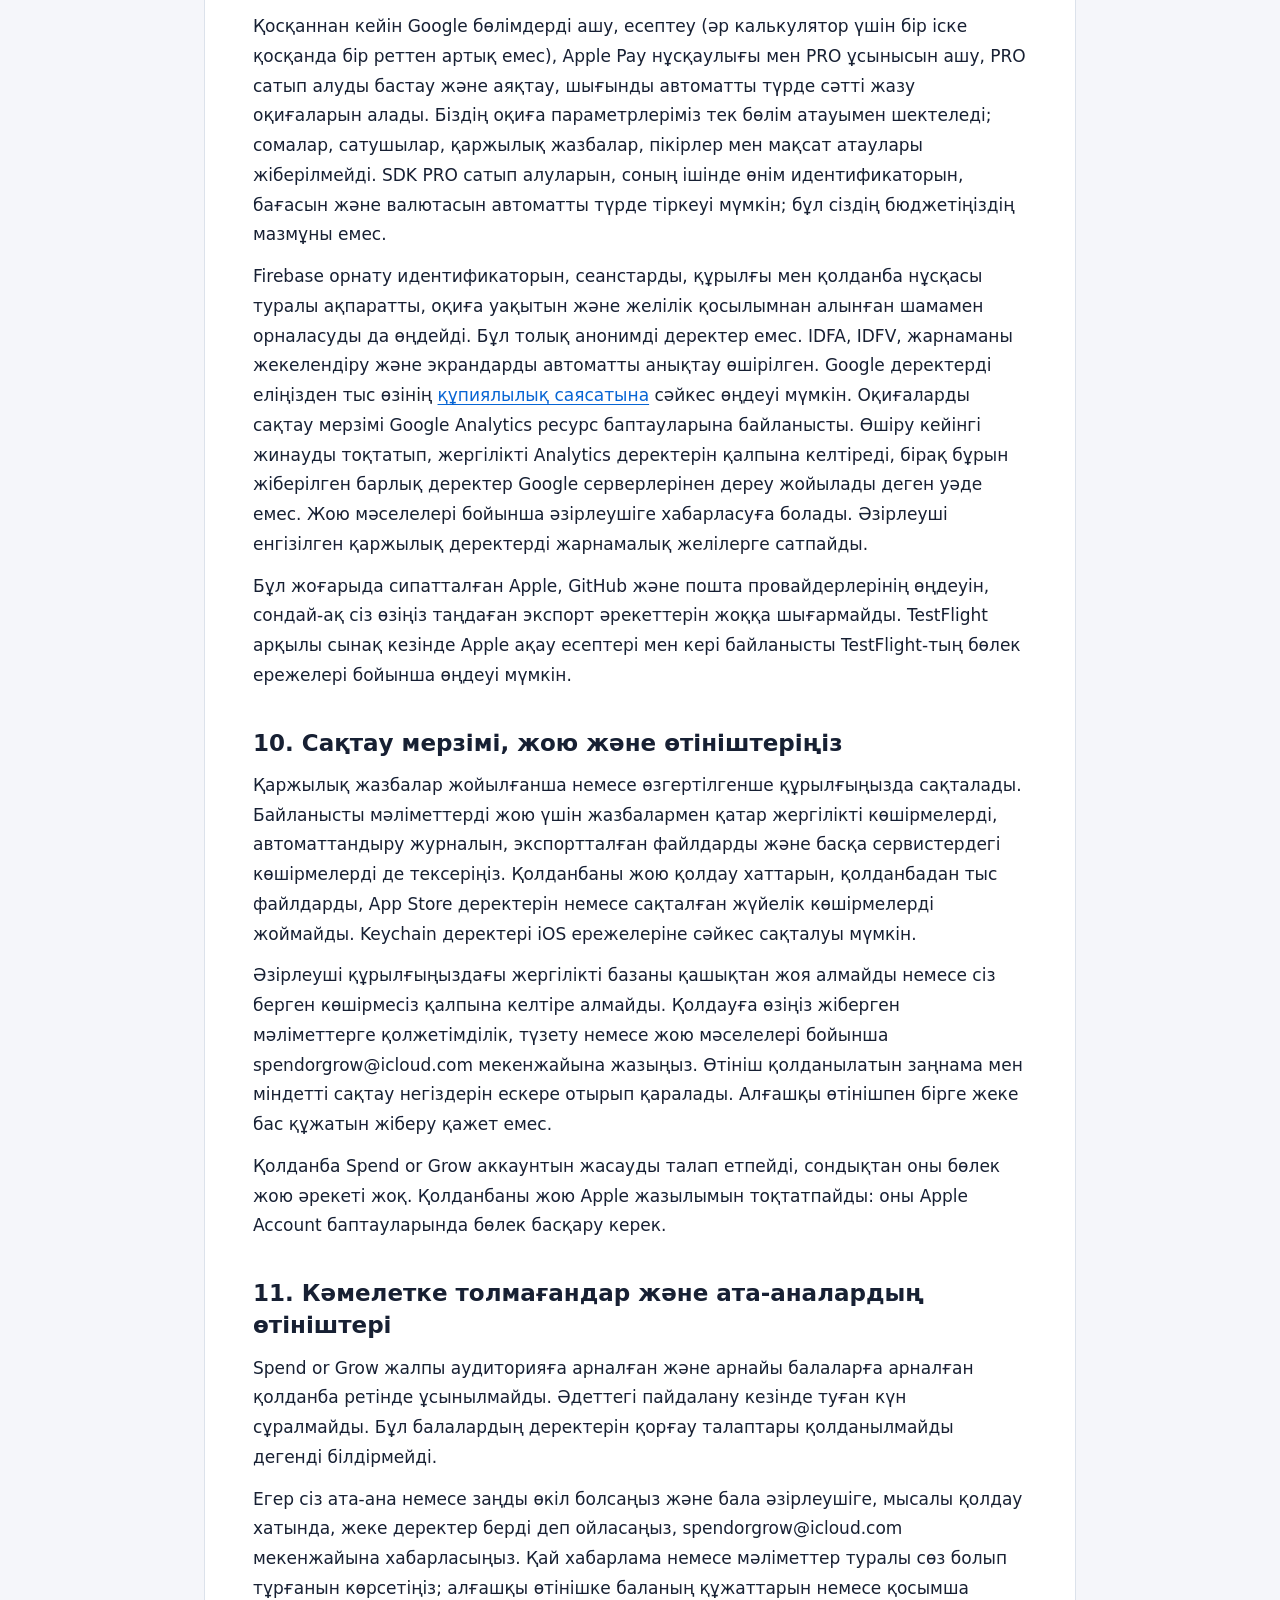
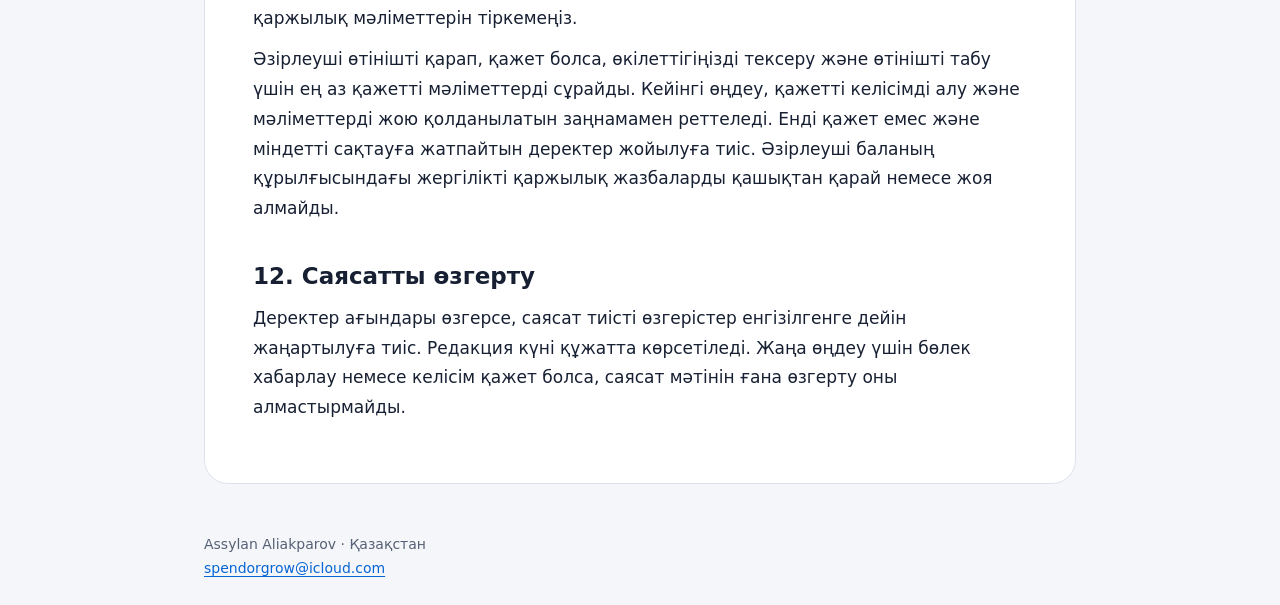
==== commit 5107f832: "Clarify optional analytics consent on welcome screen" ====
--- a/kk/privacy.html
+++ b/kk/privacy.html
@@ -35,7 +35,7 @@
 <p>Қорғаныс қосылғанда қолданба PIN-кодты тексеруге арналған деректерді жүйелік Keychain ішінде сақтайды. PIN-кодтың өзі ашық түрде сақталмайды. Биометриялық тексеруді iOS орындайды; қолданба бет суретін немесе саусақ ізі үлгісін емес, тексеру нәтижесін алады. Бұл механизмдер қолданбаның барлық файлдары бөлек шифрланады деген уәде емес және құрылғының өзін қорғауды алмастырмайды.</p>
 <p>Еске салғыштарға рұқсат берсеңіз, қолданба төлемдер туралы жергілікті хабарландыруларды жоспарлайды. Олар iOS баптауларына байланысты бұғаттау экранында көрінетін төлем атауы мен сомасын қамтуы мүмкін. Еске салғыштарды және олардың мазмұнын көрсетуді қолданба мен құрылғы баптауларынан өшіруге болады.</p>
 <h2>9. Қадағалау және деректерді беру</h2>
-<p>Қолданба Google Analytics for Firebase міндетті емес аналитикасын ұсынады. Әдепкіде ол өшірулі. «Қолданба туралы» бөліміндегі «Қолданбаны жақсартуға көмектесу» ауыстырғышын өзіңіз қоспайынша Firebase іске қосылмайды. Бас тарту мүмкіндіктерді шектемейді; келісімді сол жерде қайтарып алуға болады. Келісімге дейінгі оқиғалар кейін жіберу үшін жиналмайды.</p>
+<p>Қолданба Google Analytics for Firebase міндетті емес аналитикасын ұсынады. Әдепкіде ол өшірулі. Сәлемдесу экранында немесе «Қолданба туралы» бөлімінде «Қолданбаны жақсартуға көмектесу» келісімін өзіңіз бермейінше Firebase іске қосылмайды. Бас тарту мүмкіндіктерді шектемейді; келісімді «Қолданба туралы» бөлімінде қайтарып алуға болады. Келісімге дейінгі оқиғалар кейін жіберу үшін жиналмайды.</p>
 <p>Қосқаннан кейін Google бөлімдерді ашу, есептеу (әр калькулятор үшін бір іске қосқанда бір реттен артық емес), Apple Pay нұсқаулығы мен PRO ұсынысын ашу, PRO сатып алуды бастау және аяқтау, шығынды автоматты түрде сәтті жазу оқиғаларын алады. Біздің оқиға параметрлеріміз тек бөлім атауымен шектеледі; сомалар, сатушылар, қаржылық жазбалар, пікірлер мен мақсат атаулары жіберілмейді. SDK PRO сатып алуларын, соның ішінде өнім идентификаторын, бағасын және валютасын автоматты түрде тіркеуі мүмкін; бұл сіздің бюджетіңіздің мазмұны емес.</p>
 <p>Firebase орнату идентификаторын, сеанстарды, құрылғы мен қолданба нұсқасы туралы ақпаратты, оқиға уақытын және желілік қосылымнан алынған шамамен орналасуды да өңдейді. Бұл толық анонимді деректер емес. IDFA, IDFV, жарнаманы жекелендіру және экрандарды автоматты анықтау өшірілген. Google деректерді еліңізден тыс өзінің <a href="https://policies.google.com/privacy">құпиялылық саясатына</a> сәйкес өңдеуі мүмкін. Оқиғаларды сақтау мерзімі Google Analytics ресурс баптауларына байланысты. Өшіру кейінгі жинауды тоқтатып, жергілікті Analytics деректерін қалпына келтіреді, бірақ бұрын жіберілген барлық деректер Google серверлерінен дереу жойылады деген уәде емес. Жою мәселелері бойынша әзірлеушіге хабарласуға болады. Әзірлеуші енгізілген қаржылық деректерді жарнамалық желілерге сатпайды.</p>
 <p>Бұл жоғарыда сипатталған Apple, GitHub және пошта провайдерлерінің өңдеуін, сондай-ақ сіз өзіңіз таңдаған экспорт әрекеттерін жоққа шығармайды. TestFlight арқылы сынақ кезінде Apple ақау есептері мен кері байланысты TestFlight-тың бөлек ережелері бойынша өңдеуі мүмкін.</p>
